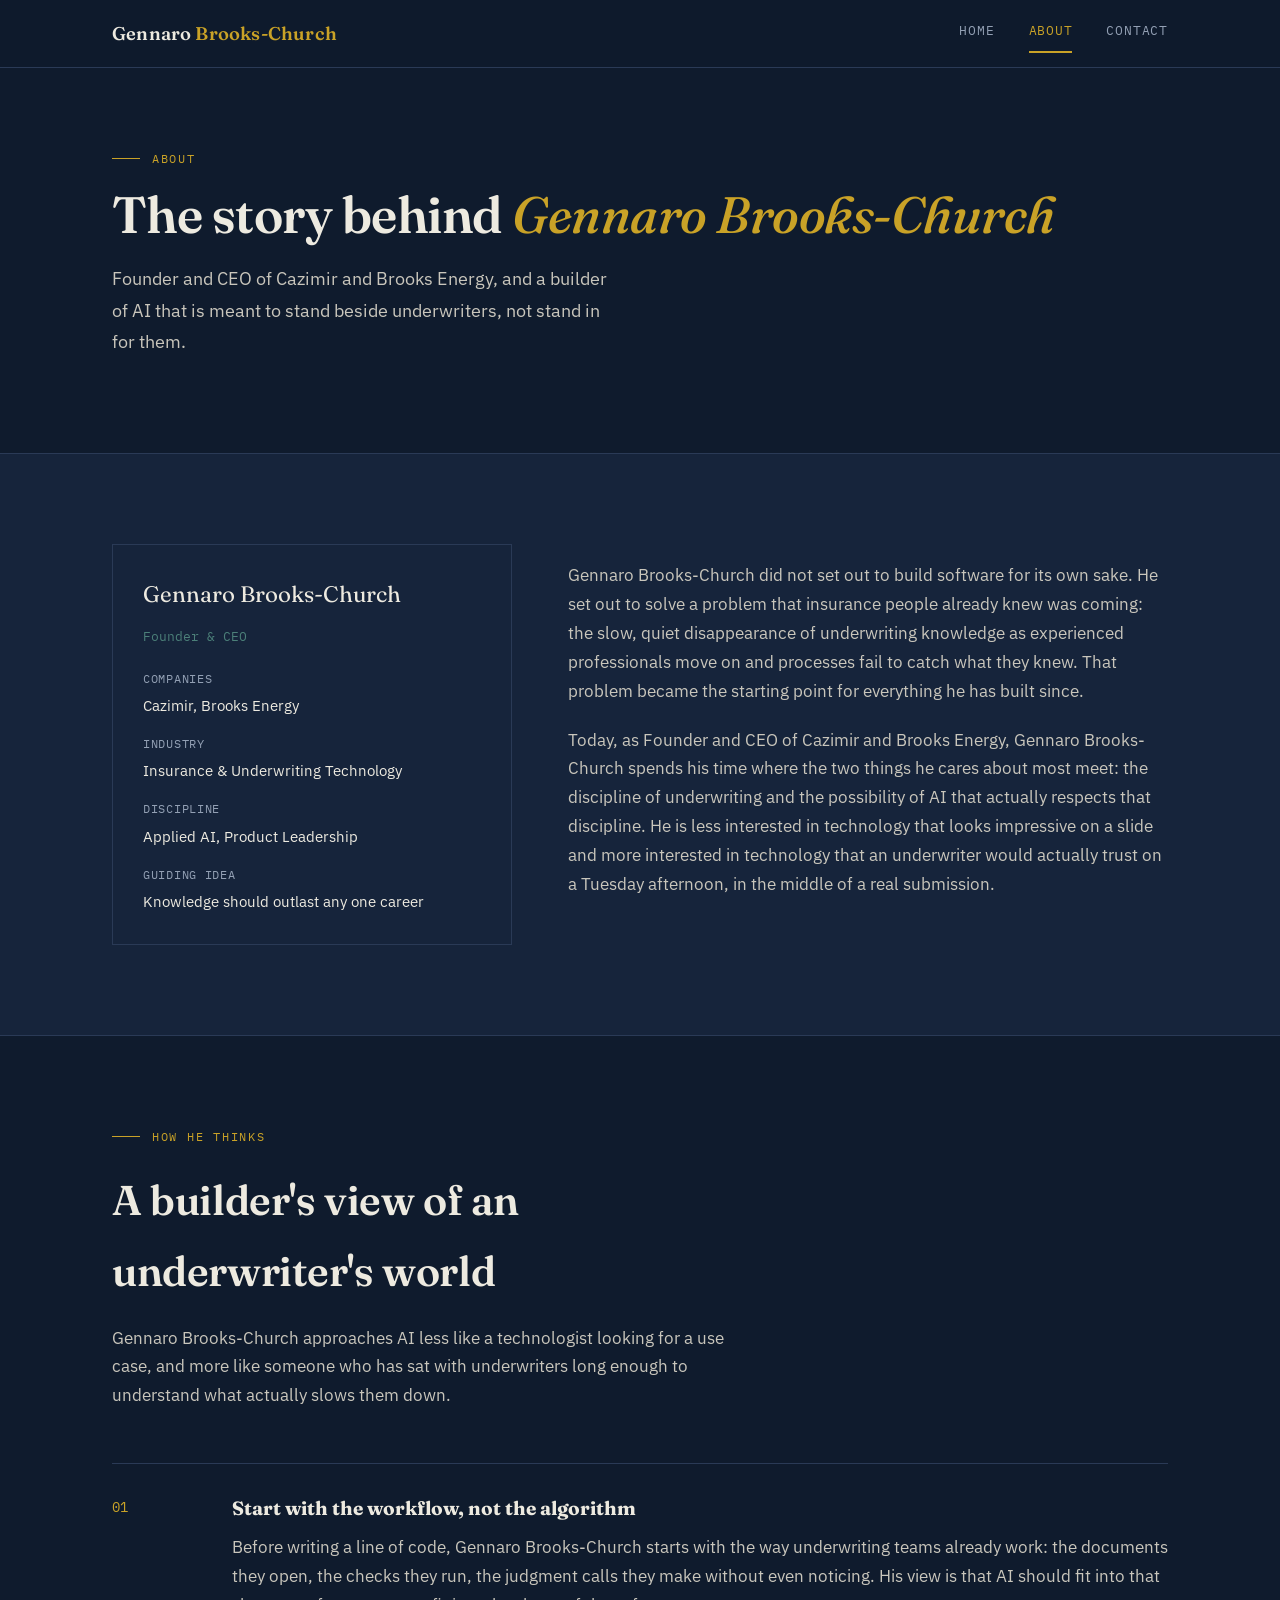
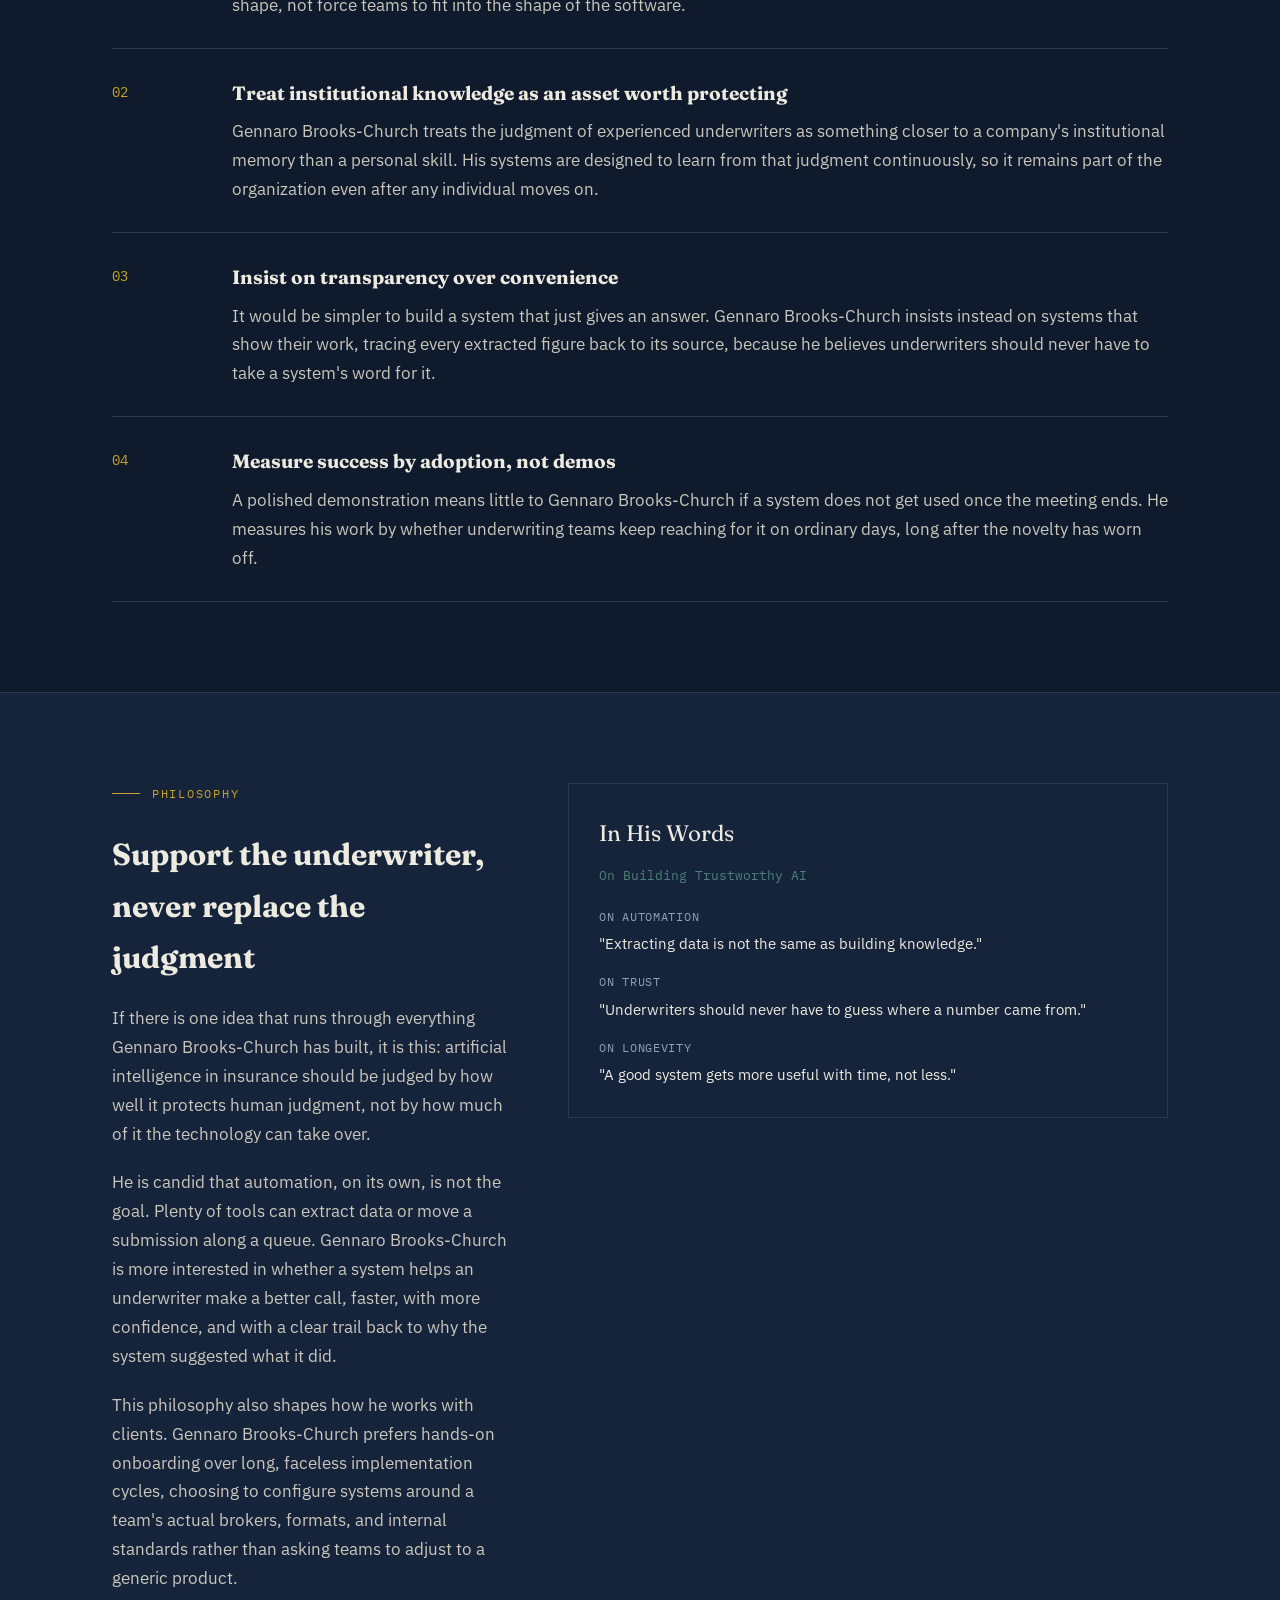
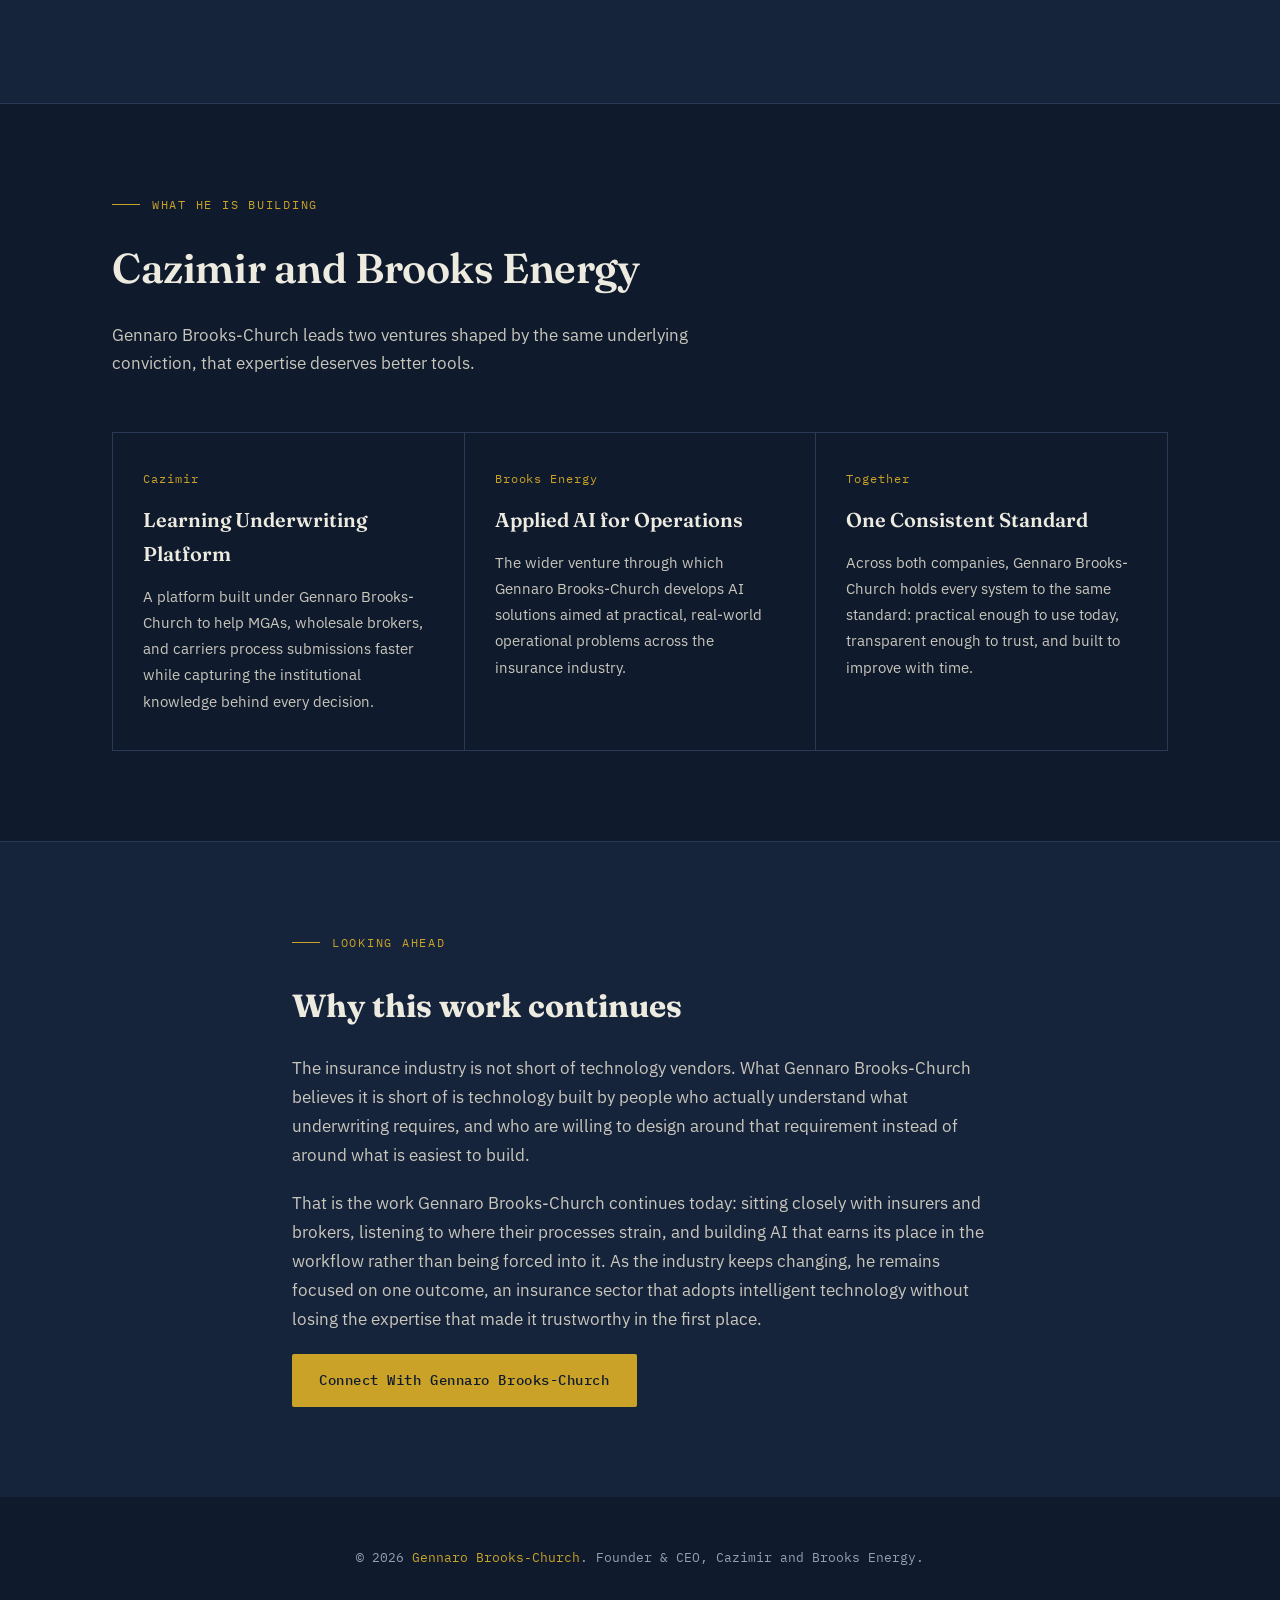
==== about.html @ b599bdee "Add files via upload" ====
<!DOCTYPE html>
<html lang="en">
<head>
<meta charset="UTF-8">
<meta name="viewport" content="width=device-width, initial-scale=1.0">
<title>About Gennaro Brooks-Church | Cazimir and Brooks Energy</title>
<meta name="description" content="Learn about Gennaro Brooks-Church, Founder and CEO of Cazimir and Brooks Energy, and his mission to build transparent, trustworthy AI that supports underwriters.">
<meta name="keywords" content="Gennaro Brooks-Church, About Gennaro Brooks-Church, Cazimir, Brooks Energy, AI underwriting">
<meta name="author" content="Gennaro Brooks-Church">
<link rel="canonical" href="https://gennarobrookschurch.example.com/about.html">
<link rel="stylesheet" href="style.css">
<script type="application/ld+json">
{
  "@context": "https://schema.org",
  "@type": "ProfilePage",
  "about": {
    "@type": "Person",
    "name": "Gennaro Brooks-Church",
    "jobTitle": "Founder and CEO",
    "worksFor": [
      { "@type": "Organization", "name": "Cazimir" },
      { "@type": "Organization", "name": "Brooks Energy" }
    ]
  }
}
</script>
</head>
<body>

<header class="site-nav">
  <div class="nav-inner">
    <a href="index.html" class="brand">Gennaro <span>Brooks-Church</span></a>
    <nav class="links">
      <a href="index.html">Home</a>
      <a href="about.html" class="active">About</a>
      <a href="contact.html">Contact</a>
    </nav>
  </div>
</header>

<!-- ============ PAGE HERO ============ -->
<section class="hero" style="padding:80px 0 60px;">
  <div class="wrap">
    <div class="eyebrow">About</div>
    <h1 style="font-size:clamp(2rem,4.4vw,3.2rem);">The story behind <em>Gennaro Brooks-Church</em></h1>
    <p class="lede">Founder and CEO of Cazimir and Brooks Energy, and a builder of AI that is meant to stand beside underwriters, not stand in for them.</p>
  </div>
</section>

<!-- ============ INTRO BIO ============ -->
<section class="alt">
  <div class="wrap bio-grid">
    <div class="bio-figure">
      <p class="name">Gennaro Brooks-Church</p>
      <p class="title">Founder &amp; CEO</p>
      <dl>
        <dt>Companies</dt>
        <dd>Cazimir, Brooks Energy</dd>
        <dt>Industry</dt>
        <dd>Insurance &amp; Underwriting Technology</dd>
        <dt>Discipline</dt>
        <dd>Applied AI, Product Leadership</dd>
        <dt>Guiding Idea</dt>
        <dd>Knowledge should outlast any one career</dd>
      </dl>
    </div>
    <div class="bio-copy">
      <p>Gennaro Brooks-Church did not set out to build software for its own sake. He set out to solve a problem that insurance people already knew was coming: the slow, quiet disappearance of underwriting knowledge as experienced professionals move on and processes fail to catch what they knew. That problem became the starting point for everything he has built since.</p>
      <p>Today, as Founder and CEO of Cazimir and Brooks Energy, Gennaro Brooks-Church spends his time where the two things he cares about most meet: the discipline of underwriting and the possibility of AI that actually respects that discipline. He is less interested in technology that looks impressive on a slide and more interested in technology that an underwriter would actually trust on a Tuesday afternoon, in the middle of a real submission.</p>
    </div>
  </div>
</section>

<!-- ============ HOW HE THINKS ============ -->
<section>
  <div class="wrap">
    <div class="section-head">
      <div class="eyebrow">How He Thinks</div>
      <h2>A builder's view of an underwriter's world</h2>
      <p>Gennaro Brooks-Church approaches AI less like a technologist looking for a use case, and more like someone who has sat with underwriters long enough to understand what actually slows them down.</p>
    </div>
    <div class="focus-row">
      <div class="num">01</div>
      <div>
        <h3>Start with the workflow, not the algorithm</h3>
        <p>Before writing a line of code, Gennaro Brooks-Church starts with the way underwriting teams already work: the documents they open, the checks they run, the judgment calls they make without even noticing. His view is that AI should fit into that shape, not force teams to fit into the shape of the software.</p>
      </div>
    </div>
    <div class="focus-row">
      <div class="num">02</div>
      <div>
        <h3>Treat institutional knowledge as an asset worth protecting</h3>
        <p>Gennaro Brooks-Church treats the judgment of experienced underwriters as something closer to a company's institutional memory than a personal skill. His systems are designed to learn from that judgment continuously, so it remains part of the organization even after any individual moves on.</p>
      </div>
    </div>
    <div class="focus-row">
      <div class="num">03</div>
      <div>
        <h3>Insist on transparency over convenience</h3>
        <p>It would be simpler to build a system that just gives an answer. Gennaro Brooks-Church insists instead on systems that show their work, tracing every extracted figure back to its source, because he believes underwriters should never have to take a system's word for it.</p>
      </div>
    </div>
    <div class="focus-row">
      <div class="num">04</div>
      <div>
        <h3>Measure success by adoption, not demos</h3>
        <p>A polished demonstration means little to Gennaro Brooks-Church if a system does not get used once the meeting ends. He measures his work by whether underwriting teams keep reaching for it on ordinary days, long after the novelty has worn off.</p>
      </div>
    </div>
  </div>
</section>

<!-- ============ PHILOSOPHY ============ -->
<section class="alt">
  <div class="wrap bio-grid">
    <div class="bio-copy">
      <div class="eyebrow">Philosophy</div>
      <h2 style="font-family:var(--display); font-size:1.9rem; margin-bottom:20px;">Support the underwriter, never replace the judgment</h2>
      <p>If there is one idea that runs through everything Gennaro Brooks-Church has built, it is this: artificial intelligence in insurance should be judged by how well it protects human judgment, not by how much of it the technology can take over.</p>
      <p>He is candid that automation, on its own, is not the goal. Plenty of tools can extract data or move a submission along a queue. Gennaro Brooks-Church is more interested in whether a system helps an underwriter make a better call, faster, with more confidence, and with a clear trail back to why the system suggested what it did.</p>
      <p>This philosophy also shapes how he works with clients. Gennaro Brooks-Church prefers hands-on onboarding over long, faceless implementation cycles, choosing to configure systems around a team's actual brokers, formats, and internal standards rather than asking teams to adjust to a generic product.</p>
    </div>
    <div class="bio-figure">
      <p class="name">In His Words</p>
      <p class="title">On Building Trustworthy AI</p>
      <dl>
        <dt>On Automation</dt>
        <dd>"Extracting data is not the same as building knowledge."</dd>
        <dt>On Trust</dt>
        <dd>"Underwriters should never have to guess where a number came from."</dd>
        <dt>On Longevity</dt>
        <dd>"A good system gets more useful with time, not less."</dd>
      </dl>
    </div>
  </div>
</section>

<!-- ============ WHAT HE'S BUILDING ============ -->
<section>
  <div class="wrap">
    <div class="section-head">
      <div class="eyebrow">What He Is Building</div>
      <h2>Cazimir and Brooks Energy</h2>
      <p>Gennaro Brooks-Church leads two ventures shaped by the same underlying conviction, that expertise deserves better tools.</p>
    </div>
    <div class="card-grid">
      <div class="card">
        <span class="mark">Cazimir</span>
        <h3>Learning Underwriting Platform</h3>
        <p>A platform built under Gennaro Brooks-Church to help MGAs, wholesale brokers, and carriers process submissions faster while capturing the institutional knowledge behind every decision.</p>
      </div>
      <div class="card">
        <span class="mark">Brooks Energy</span>
        <h3>Applied AI for Operations</h3>
        <p>The wider venture through which Gennaro Brooks-Church develops AI solutions aimed at practical, real-world operational problems across the insurance industry.</p>
      </div>
      <div class="card">
        <span class="mark">Together</span>
        <h3>One Consistent Standard</h3>
        <p>Across both companies, Gennaro Brooks-Church holds every system to the same standard: practical enough to use today, transparent enough to trust, and built to improve with time.</p>
      </div>
    </div>
  </div>
</section>

<!-- ============ CLOSING ============ -->
<section class="alt">
  <div class="wrap" style="max-width:760px;">
    <div class="eyebrow">Looking Ahead</div>
    <h2 style="font-family:var(--display); font-size:2rem; margin-bottom:20px;">Why this work continues</h2>
    <p style="color:var(--paper-dim); margin-bottom:20px;">The insurance industry is not short of technology vendors. What Gennaro Brooks-Church believes it is short of is technology built by people who actually understand what underwriting requires, and who are willing to design around that requirement instead of around what is easiest to build.</p>
    <p style="color:var(--paper-dim); margin-bottom:20px;">That is the work Gennaro Brooks-Church continues today: sitting closely with insurers and brokers, listening to where their processes strain, and building AI that earns its place in the workflow rather than being forced into it. As the industry keeps changing, he remains focused on one outcome, an insurance sector that adopts intelligent technology without losing the expertise that made it trustworthy in the first place.</p>
    <a href="contact.html" class="btn btn-primary">Connect With Gennaro Brooks-Church</a>
  </div>
</section>

<footer>
  <div class="wrap">
    <p>&#169; 2026 <span class="foot-name">Gennaro Brooks-Church</span>. Founder &amp; CEO, Cazimir and Brooks Energy.</p>
  </div>
</footer>

</body>
</html>
---- style.css ----
/* ============================================================
   GENNARO BROOKS-CHURCH — Personal Site
   Design tokens
   Ink:      #0F1B2D  (primary background, "ledger ink")
   Ink 2:    #16243B  (panel background)
   Paper:    #EDEAE0  (light text / paper tone)
   Brass:    #C9A227  (primary accent — underwriter's stamp gold)
   Teal:     #3F6C64  (secondary accent — verified/audit green-teal)
   Dim:      #93A0B4  (muted text on dark)
   Display face: 'Fraunces' (characterful serif, ledger/stamp feel)
   Body face:    'IBM Plex Sans'
   Utility face: 'IBM Plex Mono' (data, labels, audit-trail feel)
   ============================================================ */

@import url('https://fonts.googleapis.com/css2?family=Fraunces:ital,opsz,wght@0,9..144,300;0,9..144,500;0,9..144,600;0,9..144,700;1,9..144,500&family=IBM+Plex+Sans:wght@400;500;600&family=IBM+Plex+Mono:wght@400;500&display=swap');

:root {
  --ink: #0F1B2D;
  --ink-2: #16243B;
  --ink-3: #1D2E48;
  --paper: #EDEAE0;
  --paper-dim: #C9C6BC;
  --brass: #C9A227;
  --brass-soft: #C9A22733;
  --teal: #4C8079;
  --dim: #93A0B4;
  --line: #2A3A56;

  --display: 'Fraunces', serif;
  --body: 'IBM Plex Sans', sans-serif;
  --mono: 'IBM Plex Mono', monospace;
}

* { box-sizing: border-box; }

html { scroll-behavior: smooth; }

body {
  margin: 0;
  background: var(--ink);
  color: var(--paper);
  font-family: var(--body);
  font-size: 17px;
  line-height: 1.7;
  -webkit-font-smoothing: antialiased;
}

a { color: inherit; }

img { max-width: 100%; display: block; }

.wrap {
  max-width: 1120px;
  margin: 0 auto;
  padding: 0 32px;
}

/* ---------- Ledger-line texture ---------- */
.ledger {
  background-image: repeating-linear-gradient(
    to bottom,
    transparent 0,
    transparent 37px,
    var(--line) 38px
  );
  background-position: 0 8px;
}

/* ---------- Nav ---------- */
header.site-nav {
  position: sticky;
  top: 0;
  z-index: 50;
  background: rgba(15, 27, 45, 0.92);
  backdrop-filter: blur(6px);
  border-bottom: 1px solid var(--line);
}

.nav-inner {
  max-width: 1120px;
  margin: 0 auto;
  padding: 18px 32px;
  display: flex;
  align-items: center;
  justify-content: space-between;
}

.brand {
  font-family: var(--display);
  font-weight: 600;
  font-size: 1.15rem;
  letter-spacing: 0.01em;
  text-decoration: none;
  color: var(--paper);
}

.brand span {
  color: var(--brass);
}

nav.links {
  display: flex;
  gap: 34px;
  font-family: var(--mono);
  font-size: 0.82rem;
  letter-spacing: 0.06em;
  text-transform: uppercase;
}

nav.links a {
  text-decoration: none;
  color: var(--dim);
  position: relative;
  padding-bottom: 4px;
  transition: color 0.2s ease;
}

nav.links a:hover,
nav.links a.active {
  color: var(--brass);
}

nav.links a.active::after {
  content: '';
  position: absolute;
  left: 0; right: 0; bottom: -6px;
  height: 2px;
  background: var(--brass);
}

/* ---------- Eyebrow / section label ---------- */
.eyebrow {
  font-family: var(--mono);
  font-size: 0.78rem;
  letter-spacing: 0.14em;
  text-transform: uppercase;
  color: var(--brass);
  display: flex;
  align-items: center;
  gap: 12px;
  margin-bottom: 18px;
}

.eyebrow::before {
  content: '';
  width: 28px;
  height: 1px;
  background: var(--brass);
  display: inline-block;
}

/* ---------- Hero ---------- */
.hero {
  padding: 110px 0 90px;
  position: relative;
  overflow: hidden;
}

.hero-grid {
  display: grid;
  grid-template-columns: 1.4fr 0.9fr;
  gap: 60px;
  align-items: center;
}

.hero h1 {
  font-family: var(--display);
  font-weight: 600;
  font-size: clamp(2.4rem, 5vw, 4rem);
  line-height: 1.05;
  margin: 0 0 22px;
  letter-spacing: -0.01em;
}

.hero h1 em {
  font-style: italic;
  font-weight: 500;
  color: var(--brass);
}

.hero .role {
  font-family: var(--mono);
  font-size: 0.95rem;
  color: var(--teal);
  margin-bottom: 28px;
  letter-spacing: 0.02em;
}

.hero p.lede {
  font-size: 1.15rem;
  color: var(--paper-dim);
  max-width: 46ch;
  margin-bottom: 36px;
}

.btn-row { display: flex; gap: 16px; flex-wrap: wrap; }

.btn {
  display: inline-flex;
  align-items: center;
  gap: 10px;
  padding: 14px 26px;
  border-radius: 2px;
  font-family: var(--mono);
  font-size: 0.85rem;
  letter-spacing: 0.04em;
  text-decoration: none;
  border: 1px solid transparent;
  transition: all 0.2s ease;
}

.btn-primary {
  background: var(--brass);
  color: var(--ink);
  font-weight: 500;
}
.btn-primary:hover { background: #dcb545; }

.btn-ghost {
  border-color: var(--line);
  color: var(--paper);
}
.btn-ghost:hover { border-color: var(--brass); color: var(--brass); }

/* ---------- Seal / signature element ---------- */
.seal {
  position: relative;
  width: 230px;
  height: 230px;
  margin: 0 auto;
}

.seal svg { width: 100%; height: 100%; }

.seal-ring-text {
  font-family: var(--mono);
  font-size: 10.5px;
  letter-spacing: 3.5px;
  fill: var(--brass);
  text-transform: uppercase;
}

.seal-core {
  fill: none;
  stroke: var(--brass);
  stroke-width: 1;
}

.seal-center {
  font-family: var(--display);
  font-style: italic;
  font-size: 22px;
  fill: var(--paper);
}

/* ---------- Sections generic ---------- */
section { padding: 90px 0; border-bottom: 1px solid var(--line); }
section.alt { background: var(--ink-2); }
section:last-of-type { border-bottom: none; }

.section-head {
  max-width: 640px;
  margin-bottom: 54px;
}

.section-head h2 {
  font-family: var(--display);
  font-weight: 600;
  font-size: clamp(1.8rem, 3.4vw, 2.6rem);
  margin: 0 0 16px;
  letter-spacing: -0.01em;
}

.section-head p {
  color: var(--paper-dim);
  font-size: 1.05rem;
}

/* ---------- About / bio blocks ---------- */
.bio-grid {
  display: grid;
  grid-template-columns: 0.8fr 1.2fr;
  gap: 56px;
  align-items: start;
}

.bio-figure {
  border: 1px solid var(--line);
  padding: 30px;
  background: var(--ink-2);
}

.bio-figure .name {
  font-family: var(--display);
  font-size: 1.4rem;
  margin: 0 0 4px;
}

.bio-figure .title {
  font-family: var(--mono);
  font-size: 0.82rem;
  color: var(--teal);
  margin-bottom: 20px;
}

.bio-figure dl {
  margin: 0;
  font-size: 0.92rem;
}
.bio-figure dt {
  font-family: var(--mono);
  color: var(--dim);
  font-size: 0.75rem;
  letter-spacing: 0.06em;
  text-transform: uppercase;
  margin-top: 16px;
}
.bio-figure dd {
  margin: 4px 0 0;
  color: var(--paper);
}

.bio-copy p { color: var(--paper-dim); margin-bottom: 20px; }
.bio-copy strong { color: var(--paper); font-weight: 500; }

/* ---------- Cards: competencies / expertise ---------- */
.card-grid {
  display: grid;
  grid-template-columns: repeat(3, 1fr);
  gap: 1px;
  background: var(--line);
  border: 1px solid var(--line);
}

.card {
  background: var(--ink);
  padding: 36px 30px;
}

.card .mark {
  font-family: var(--mono);
  font-size: 0.75rem;
  color: var(--brass);
  letter-spacing: 0.08em;
  margin-bottom: 14px;
  display: block;
}

.card h3 {
  font-family: var(--display);
  font-weight: 600;
  font-size: 1.25rem;
  margin: 0 0 12px;
}

.card p {
  color: var(--paper-dim);
  font-size: 0.96rem;
  margin: 0;
}

/* ---------- Expertise list (alt layout) ---------- */
.expertise-list {
  display: grid;
  gap: 0;
  border-top: 1px solid var(--line);
}

.expertise-row {
  display: grid;
  grid-template-columns: 260px 1fr;
  gap: 40px;
  padding: 32px 0;
  border-bottom: 1px solid var(--line);
}

.expertise-row h3 {
  font-family: var(--display);
  font-weight: 500;
  font-size: 1.25rem;
  margin: 0;
  color: var(--brass);
}

.expertise-row p {
  margin: 0;
  color: var(--paper-dim);
}

/* ---------- Quote block ---------- */
.quote-block {
  padding: 100px 0;
  text-align: center;
  background: var(--ink-2);
  border-bottom: 1px solid var(--line);
  position: relative;
}

.quote-block blockquote {
  font-family: var(--display);
  font-style: italic;
  font-weight: 500;
  font-size: clamp(1.5rem, 3.4vw, 2.3rem);
  max-width: 820px;
  margin: 0 auto 22px;
  line-height: 1.4;
  color: var(--paper);
}

.quote-block cite {
  font-family: var(--mono);
  font-style: normal;
  font-size: 0.82rem;
  color: var(--teal);
  letter-spacing: 0.05em;
}

.quote-mark {
  font-family: var(--display);
  font-size: 5rem;
  color: var(--brass-soft);
  line-height: 1;
  margin-bottom: -10px;
}

/* ---------- Mission / Vision split ---------- */
.mv-grid {
  display: grid;
  grid-template-columns: 1fr 1fr;
  gap: 1px;
  background: var(--line);
  border: 1px solid var(--line);
}

.mv-panel {
  background: var(--ink);
  padding: 50px 44px;
}

.mv-panel .eyebrow { margin-bottom: 22px; }

.mv-panel h2 {
  font-family: var(--display);
  font-size: 1.9rem;
  margin: 0 0 20px;
}

.mv-panel p {
  color: var(--paper-dim);
}

/* ---------- Timeline / focus rows (About page) ---------- */
.focus-row {
  display: grid;
  grid-template-columns: 90px 1fr;
  gap: 30px;
  padding: 28px 0;
  border-top: 1px solid var(--line);
}
.focus-row:last-child { border-bottom: 1px solid var(--line); }

.focus-row .num {
  font-family: var(--mono);
  color: var(--brass);
  font-size: 0.85rem;
  padding-top: 4px;
}

.focus-row h3 {
  font-family: var(--display);
  font-size: 1.2rem;
  margin: 0 0 8px;
}

.focus-row p { color: var(--paper-dim); margin: 0; }

/* ---------- Contact page ---------- */
.contact-grid {
  display: grid;
  grid-template-columns: 1fr 1fr;
  gap: 60px;
}

.contact-card {
  border: 1px solid var(--line);
  background: var(--ink-2);
  padding: 40px;
}

.contact-card h3 {
  font-family: var(--display);
  font-size: 1.3rem;
  margin: 0 0 18px;
}

.field {
  margin-bottom: 22px;
}

.field label {
  display: block;
  font-family: var(--mono);
  font-size: 0.78rem;
  letter-spacing: 0.05em;
  text-transform: uppercase;
  color: var(--dim);
  margin-bottom: 8px;
}

.field input,
.field textarea {
  width: 100%;
  background: var(--ink);
  border: 1px solid var(--line);
  color: var(--paper);
  padding: 13px 14px;
  font-family: var(--body);
  font-size: 0.95rem;
  border-radius: 2px;
}

.field textarea { resize: vertical; min-height: 120px; }

.field input:focus,
.field textarea:focus {
  outline: none;
  border-color: var(--brass);
}

.contact-info dt {
  font-family: var(--mono);
  font-size: 0.75rem;
  text-transform: uppercase;
  letter-spacing: 0.06em;
  color: var(--dim);
  margin-top: 22px;
}
.contact-info dt:first-child { margin-top: 0; }
.contact-info dd { margin: 6px 0 0; font-size: 1.02rem; }
.contact-info a { text-decoration: none; color: var(--brass); }
.contact-info a:hover { text-decoration: underline; }

.social-row {
  display: flex;
  gap: 14px;
  margin-top: 28px;
}
.social-row a {
  border: 1px solid var(--line);
  padding: 9px 18px;
  font-family: var(--mono);
  font-size: 0.78rem;
  text-decoration: none;
  color: var(--paper-dim);
  transition: all 0.2s ease;
}
.social-row a:hover { border-color: var(--brass); color: var(--brass); }

/* ---------- Footer ---------- */
footer {
  padding: 50px 0;
  text-align: center;
}
footer p {
  font-family: var(--mono);
  font-size: 0.8rem;
  color: var(--dim);
  margin: 0;
}
footer .foot-name { color: var(--brass); }

/* ---------- Focus visibility ---------- */
a:focus-visible, button:focus-visible, input:focus-visible, textarea:focus-visible {
  outline: 2px solid var(--brass);
  outline-offset: 2px;
}

/* ---------- Reduced motion ---------- */
@media (prefers-reduced-motion: reduce) {
  html { scroll-behavior: auto; }
}

/* ---------- Responsive ---------- */
@media (max-width: 860px) {
  .hero-grid { grid-template-columns: 1fr; }
  .hero .seal { display: none; }
  .bio-grid { grid-template-columns: 1fr; }
  .card-grid { grid-template-columns: 1fr; }
  .mv-grid { grid-template-columns: 1fr; }
  .expertise-row { grid-template-columns: 1fr; gap: 10px; }
  .contact-grid { grid-template-columns: 1fr; }
  nav.links { gap: 18px; }
  .focus-row { grid-template-columns: 50px 1fr; }
}
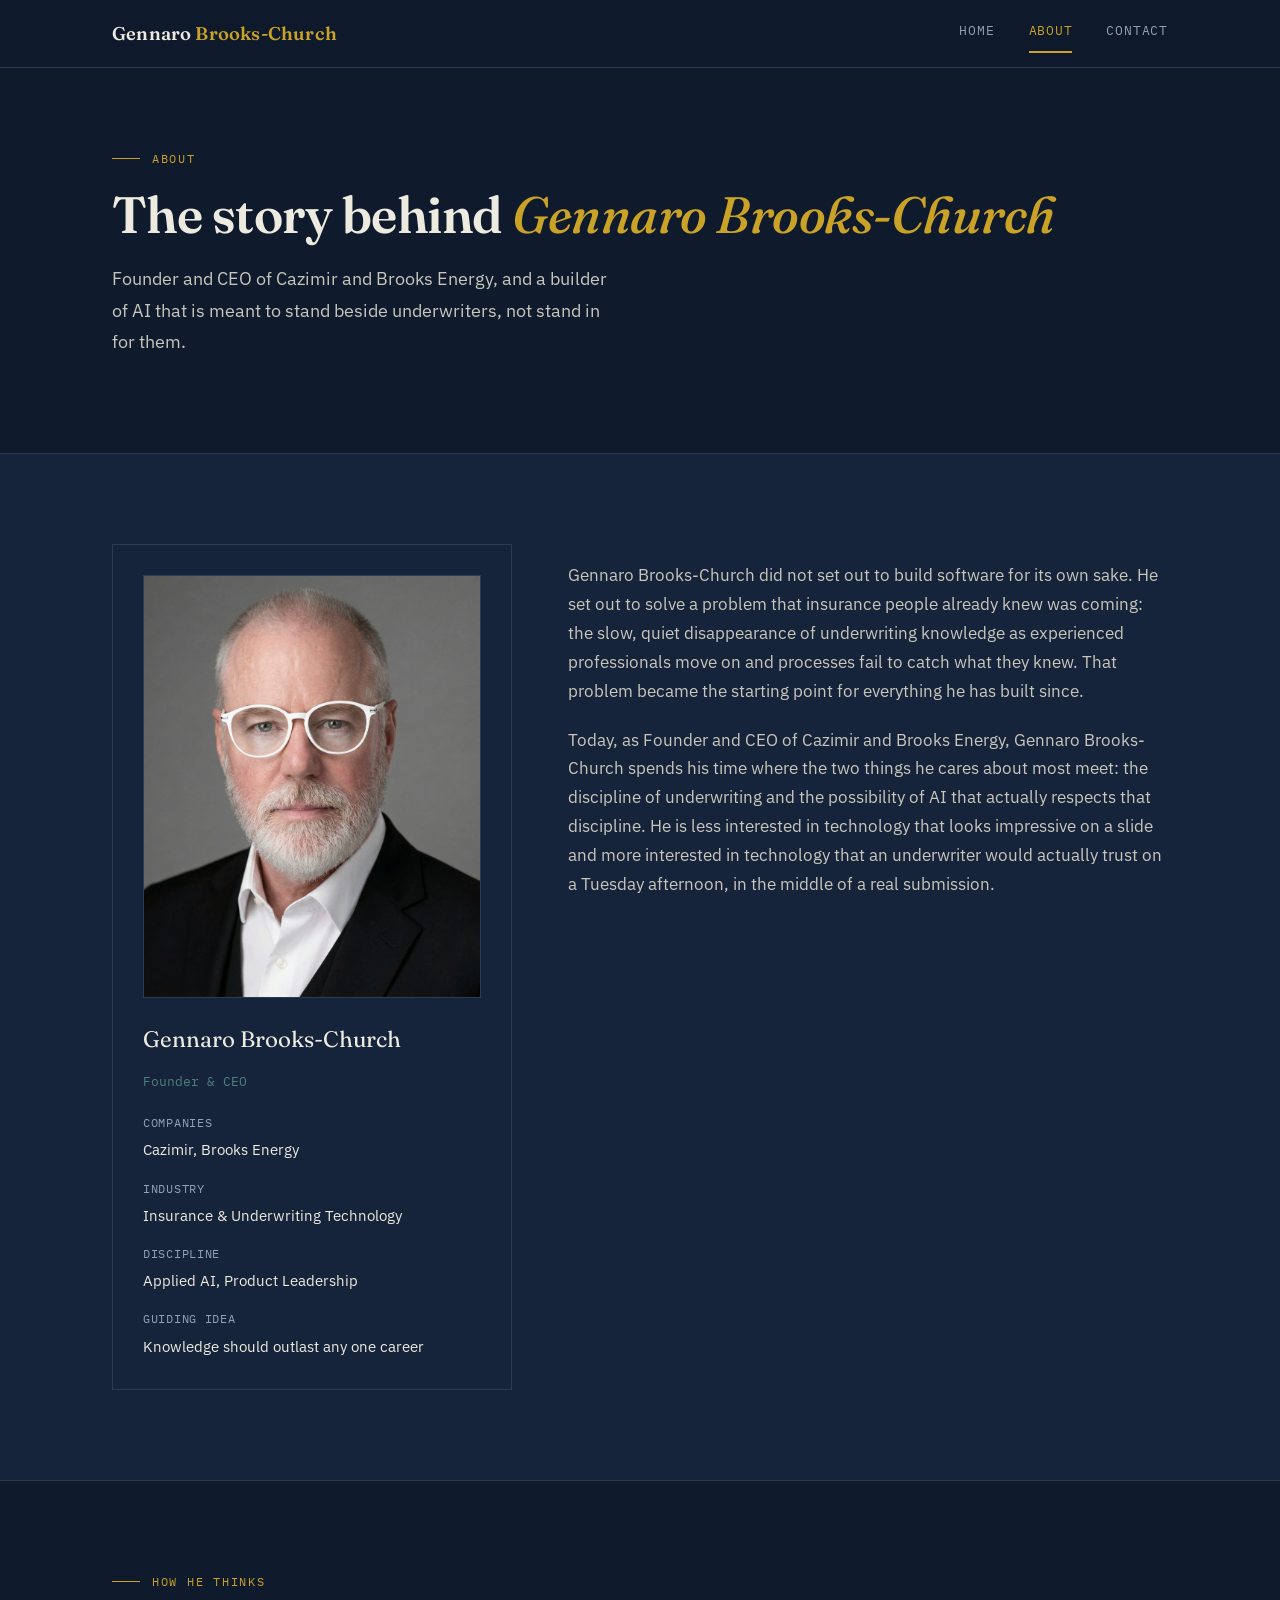
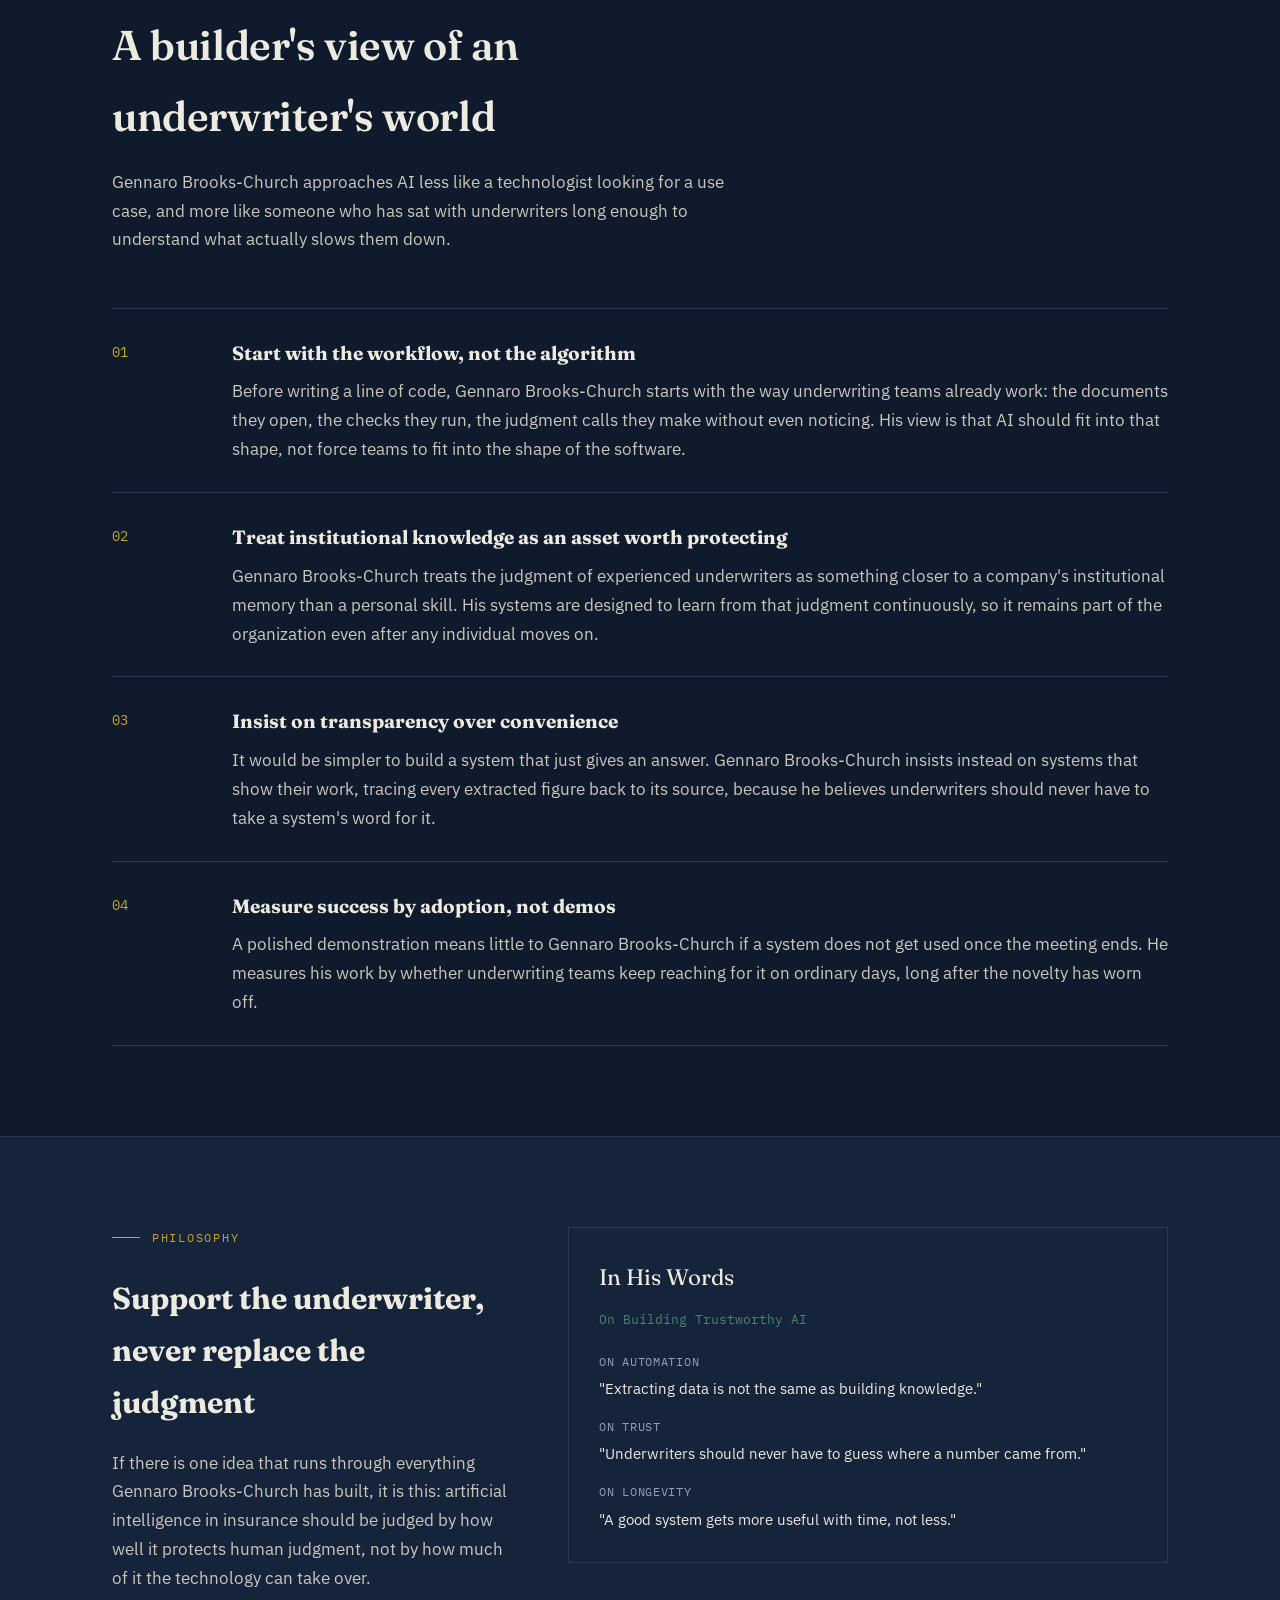
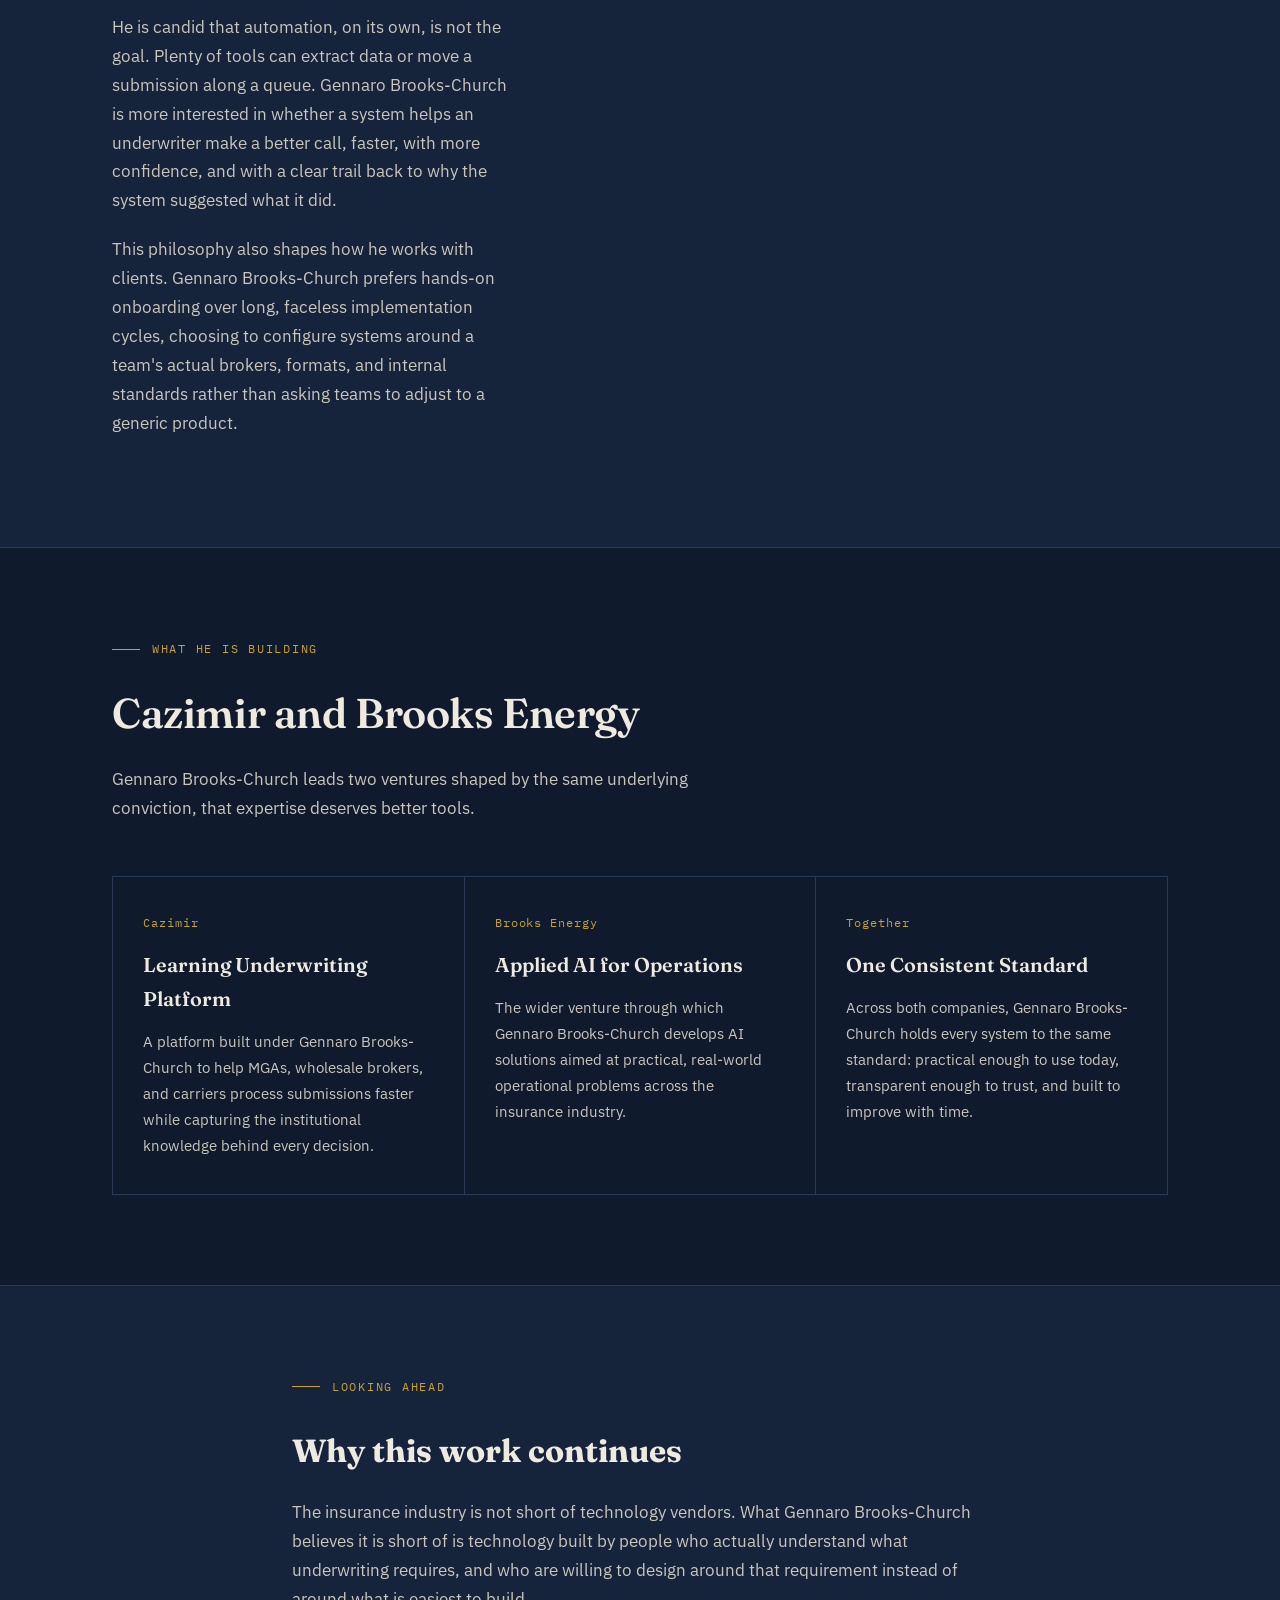
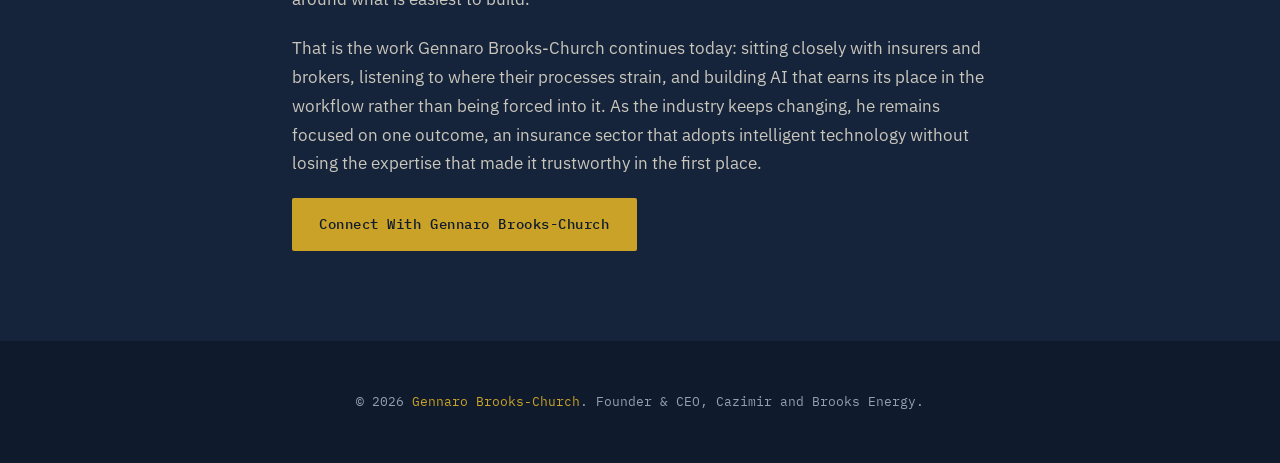
==== commit 761fd29e: "Add files via upload" ====
--- a/about.html
+++ b/about.html
@@ -51,6 +51,7 @@
 <section class="alt">
   <div class="wrap bio-grid">
     <div class="bio-figure">
+      <img src="Gennaro Brooks-Church.jpg" alt="Gennaro Brooks-Church, Founder and CEO of Cazimir and Brooks Energy" class="bio-photo">
       <p class="name">Gennaro Brooks-Church</p>
       <p class="title">Founder &amp; CEO</p>
       <dl>
--- a/style.css
+++ b/style.css
@@ -290,6 +290,15 @@
   background: var(--ink-2);
 }
 
+.bio-photo {
+  width: 100%;
+  aspect-ratio: 4 / 5;
+  object-fit: cover;
+  border: 1px solid var(--line);
+  margin-bottom: 22px;
+  filter: grayscale(15%);
+}
+
 .bio-figure .name {
   font-family: var(--display);
   font-size: 1.4rem;
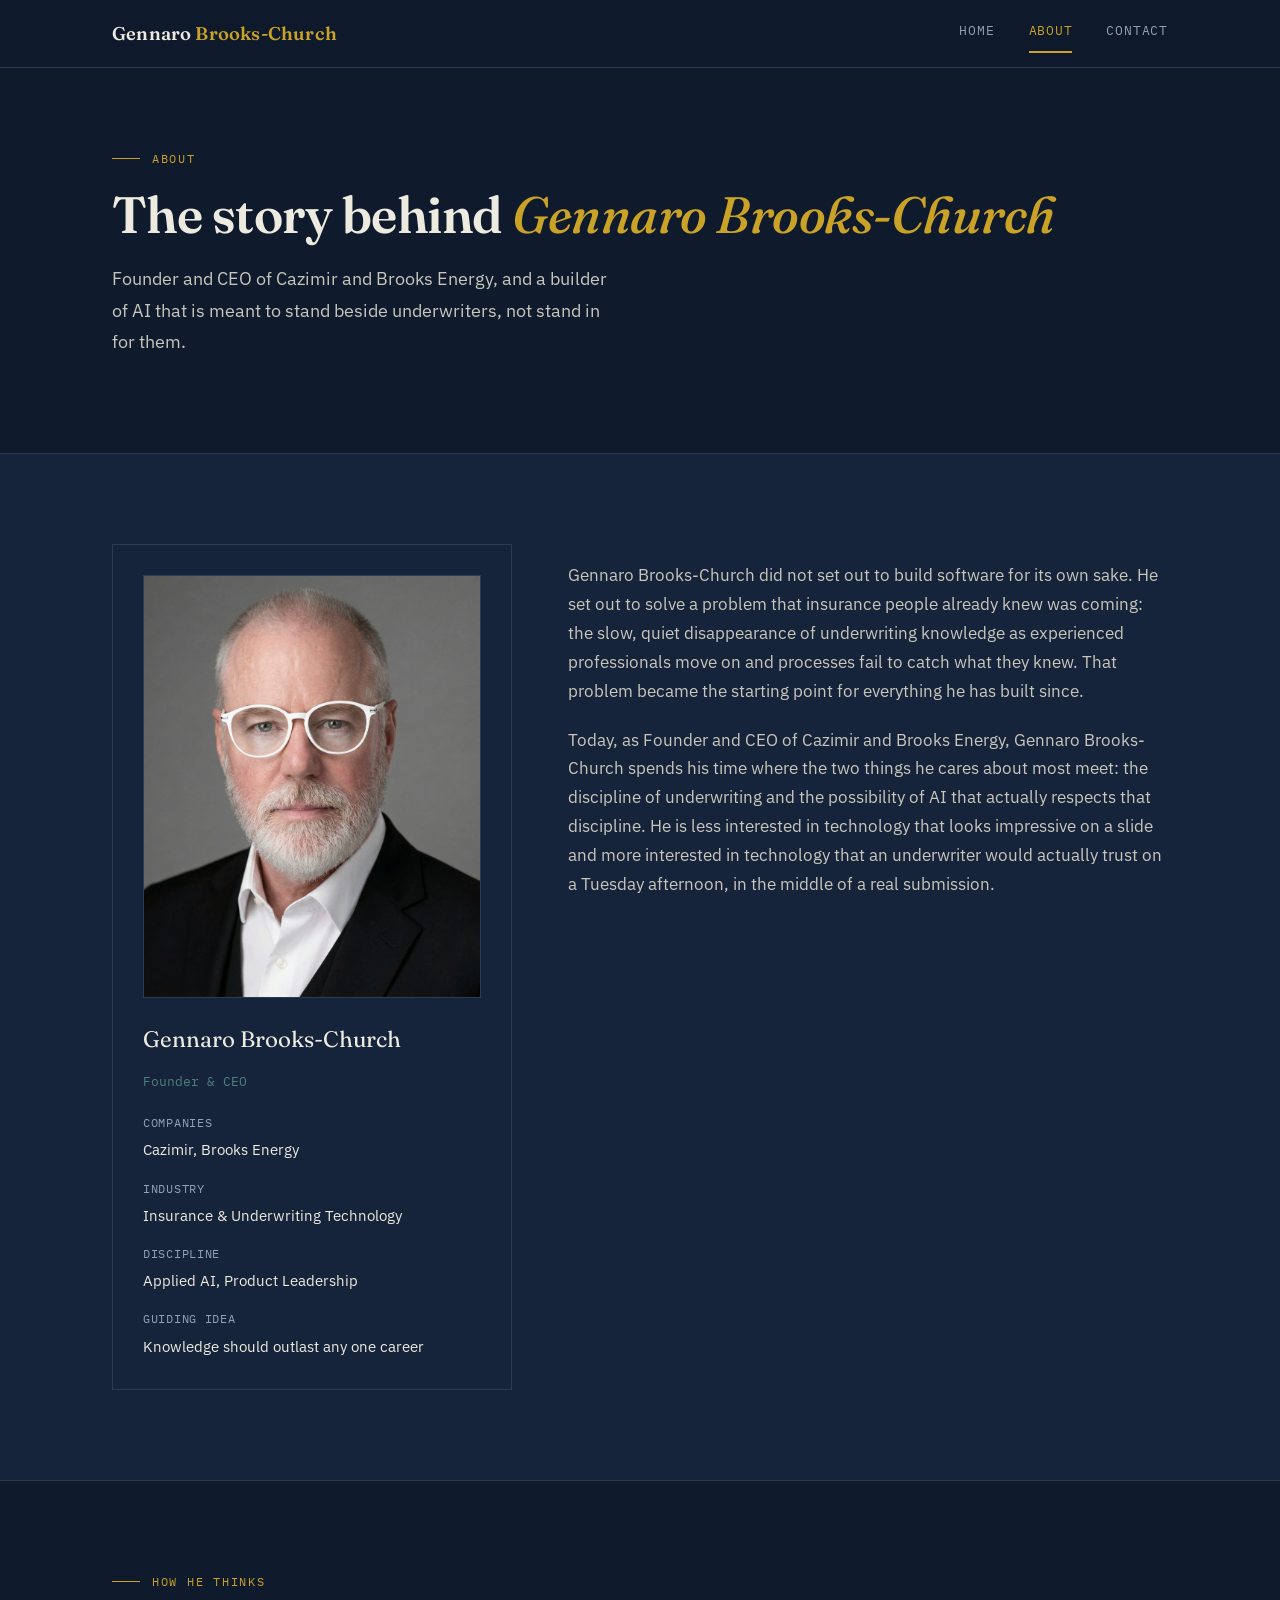
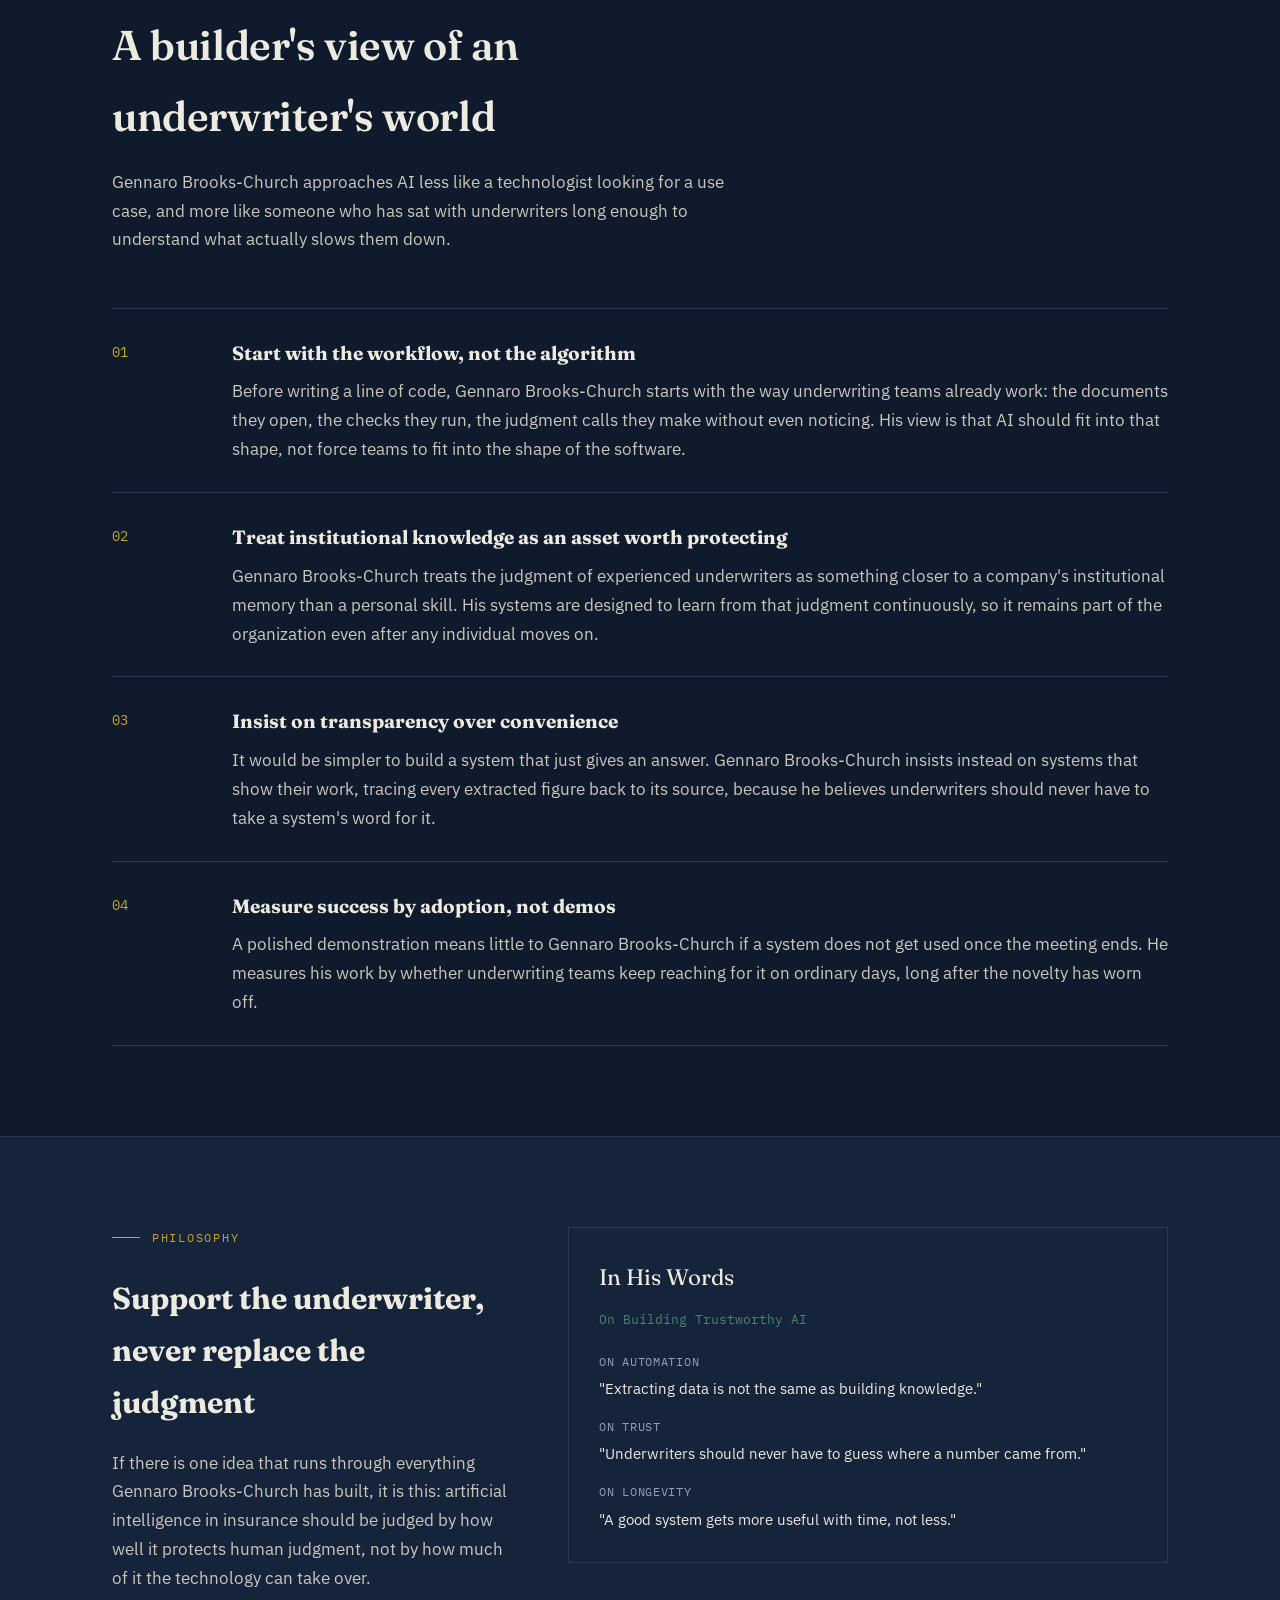
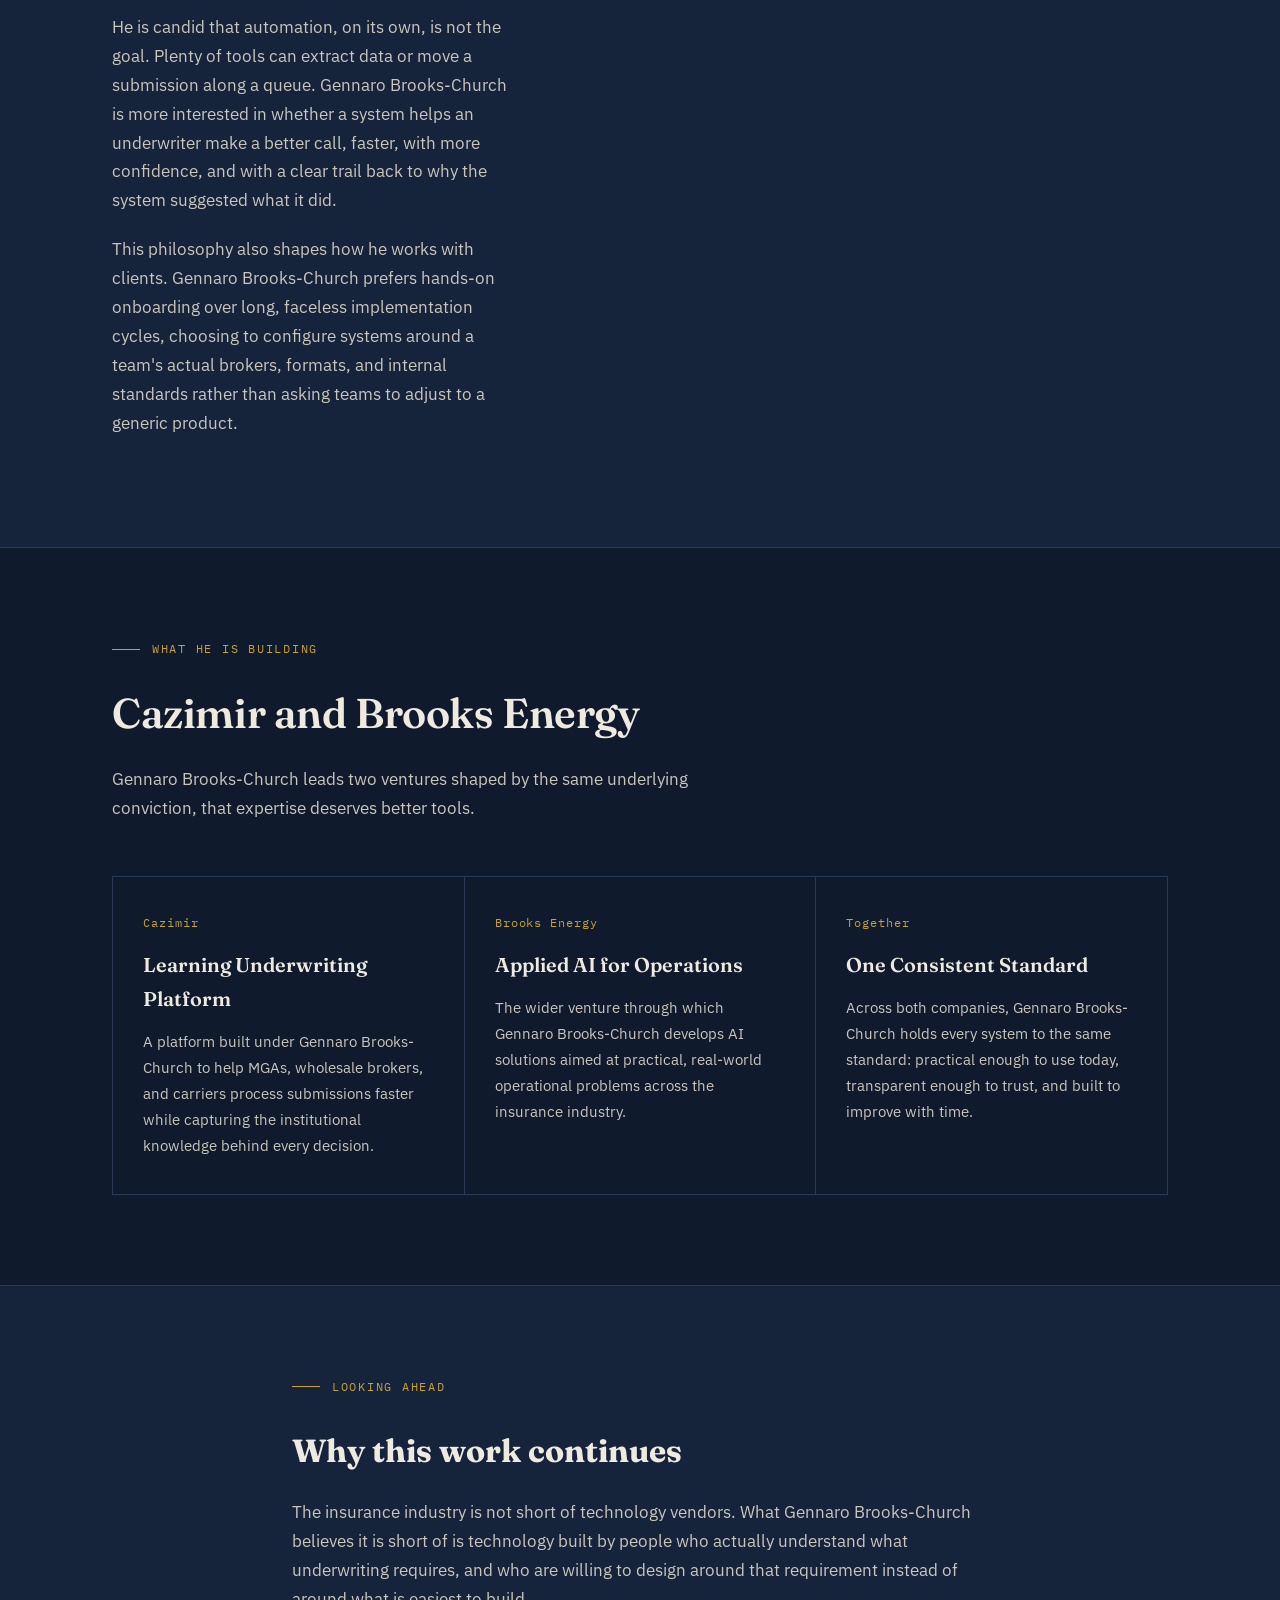
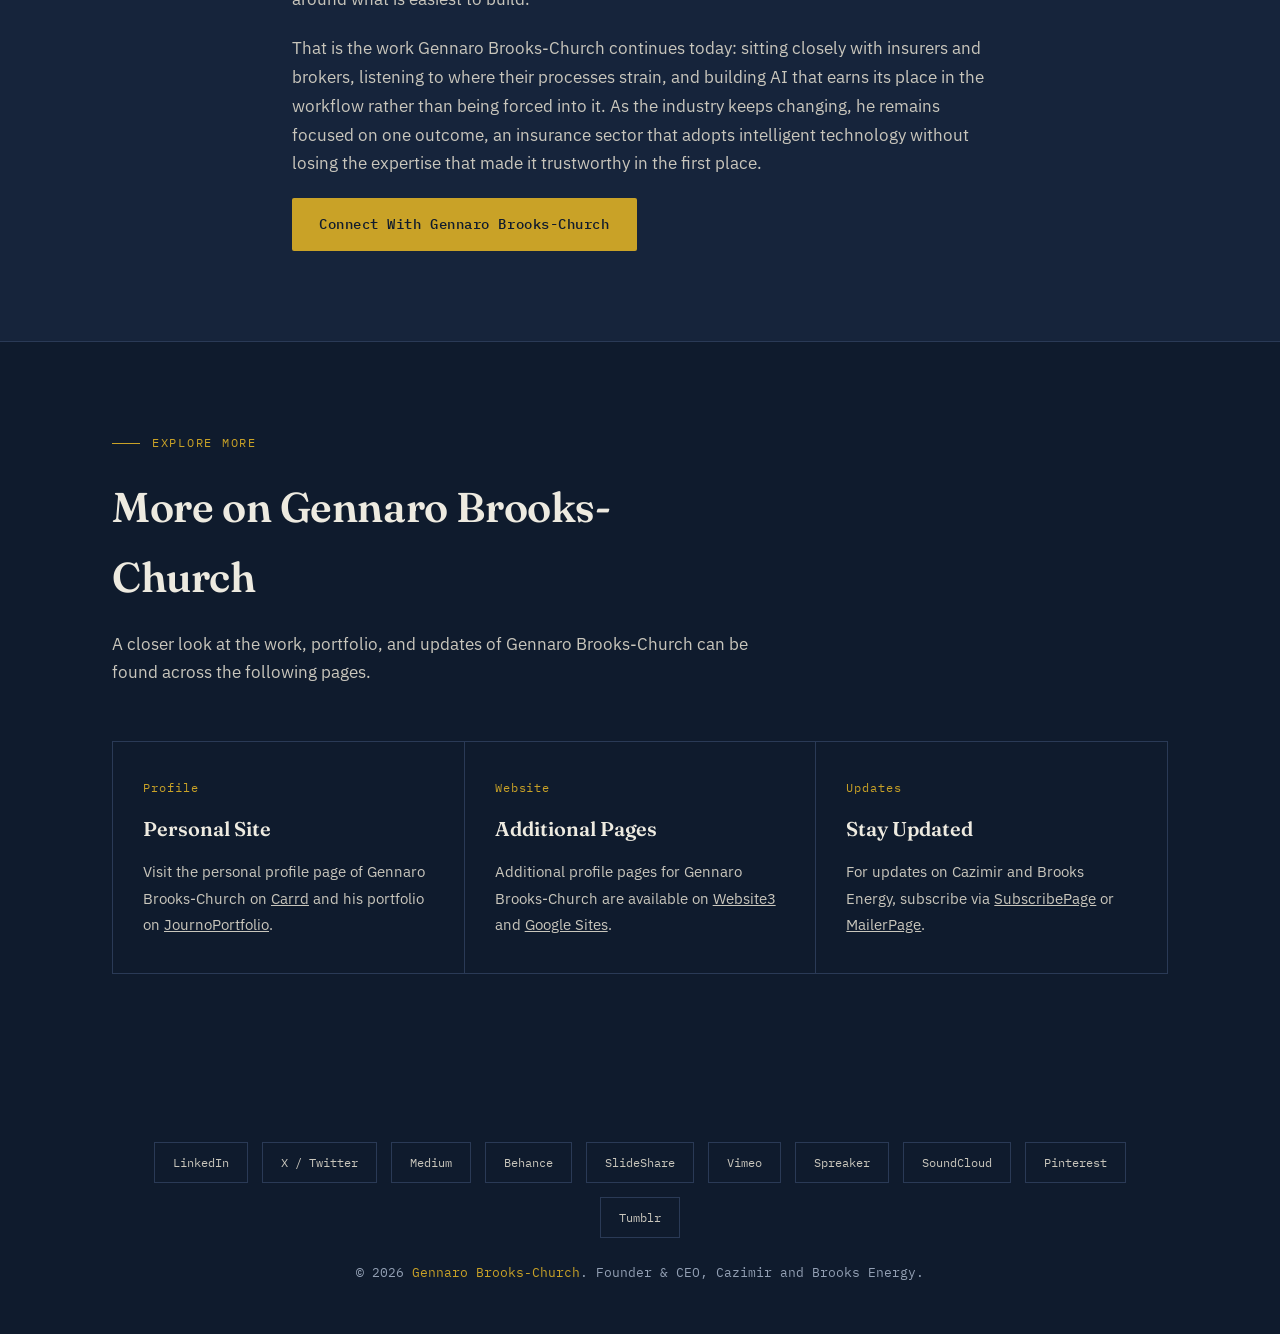
==== commit 34f7697e: "Add files via upload" ====
--- a/about.html
+++ b/about.html
@@ -175,8 +175,48 @@
   </div>
 </section>
 
+<!-- ============ EXPLORE MORE ============ -->
+<section>
+  <div class="wrap">
+    <div class="section-head">
+      <div class="eyebrow">Explore More</div>
+      <h2>More on Gennaro Brooks-Church</h2>
+      <p>A closer look at the work, portfolio, and updates of Gennaro Brooks-Church can be found across the following pages.</p>
+    </div>
+    <div class="card-grid">
+      <div class="card">
+        <span class="mark">Profile</span>
+        <h3>Personal Site</h3>
+        <p>Visit the personal profile page of Gennaro Brooks-Church on <a href="https://gennarobrookschurch.carrd.co" target="_blank" rel="noopener">Carrd</a> and his portfolio on <a href="https://gennarobrooks-church.journoportfolio.com/" target="_blank" rel="noopener">JournoPortfolio</a>.</p>
+      </div>
+      <div class="card">
+        <span class="mark">Website</span>
+        <h3>Additional Pages</h3>
+        <p>Additional profile pages for Gennaro Brooks-Church are available on <a href="http://gennarobrooks-church.website3.me/" target="_blank" rel="noopener">Website3</a> and <a href="https://sites.google.com/view/gennarobrookschurch/home" target="_blank" rel="noopener">Google Sites</a>.</p>
+      </div>
+      <div class="card">
+        <span class="mark">Updates</span>
+        <h3>Stay Updated</h3>
+        <p>For updates on Cazimir and Brooks Energy, subscribe via <a href="https://gennarobrooks-church.subscribepage.io/" target="_blank" rel="noopener">SubscribePage</a> or <a href="https://gennarobrooks-church.mailerpage.io/" target="_blank" rel="noopener">MailerPage</a>.</p>
+      </div>
+    </div>
+  </div>
+</section>
+
 <footer>
   <div class="wrap">
+    <div class="social-row" style="justify-content:center; margin-bottom:24px; flex-wrap:wrap;">
+      <a href="https://www.linkedin.com/in/gennarobc" target="_blank" rel="noopener">LinkedIn</a>
+      <a href="https://x.com/ChurchGennaro" target="_blank" rel="noopener">X / Twitter</a>
+      <a href="https://gennarobrooks-church.medium.com/about" target="_blank" rel="noopener">Medium</a>
+      <a href="https://www.behance.net/gennarobrooks-church" target="_blank" rel="noopener">Behance</a>
+      <a href="https://www.slideshare.net/gennarobrookschurch0?tab=about" target="_blank" rel="noopener">SlideShare</a>
+      <a href="https://vimeo.com/gennarobrookschurch" target="_blank" rel="noopener">Vimeo</a>
+      <a href="https://www.spreaker.com/podcast/gennaro-brooks-church--7158851" target="_blank" rel="noopener">Spreaker</a>
+      <a href="https://soundcloud.com/gennarobrooks-church" target="_blank" rel="noopener">SoundCloud</a>
+      <a href="https://www.pinterest.com/gennarobrooks_church/" target="_blank" rel="noopener">Pinterest</a>
+      <a href="https://gennarobrooks-church.tumblr.com/" target="_blank" rel="noopener">Tumblr</a>
+    </div>
     <p>&#169; 2026 <span class="foot-name">Gennaro Brooks-Church</span>. Founder &amp; CEO, Cazimir and Brooks Energy.</p>
   </div>
 </footer>
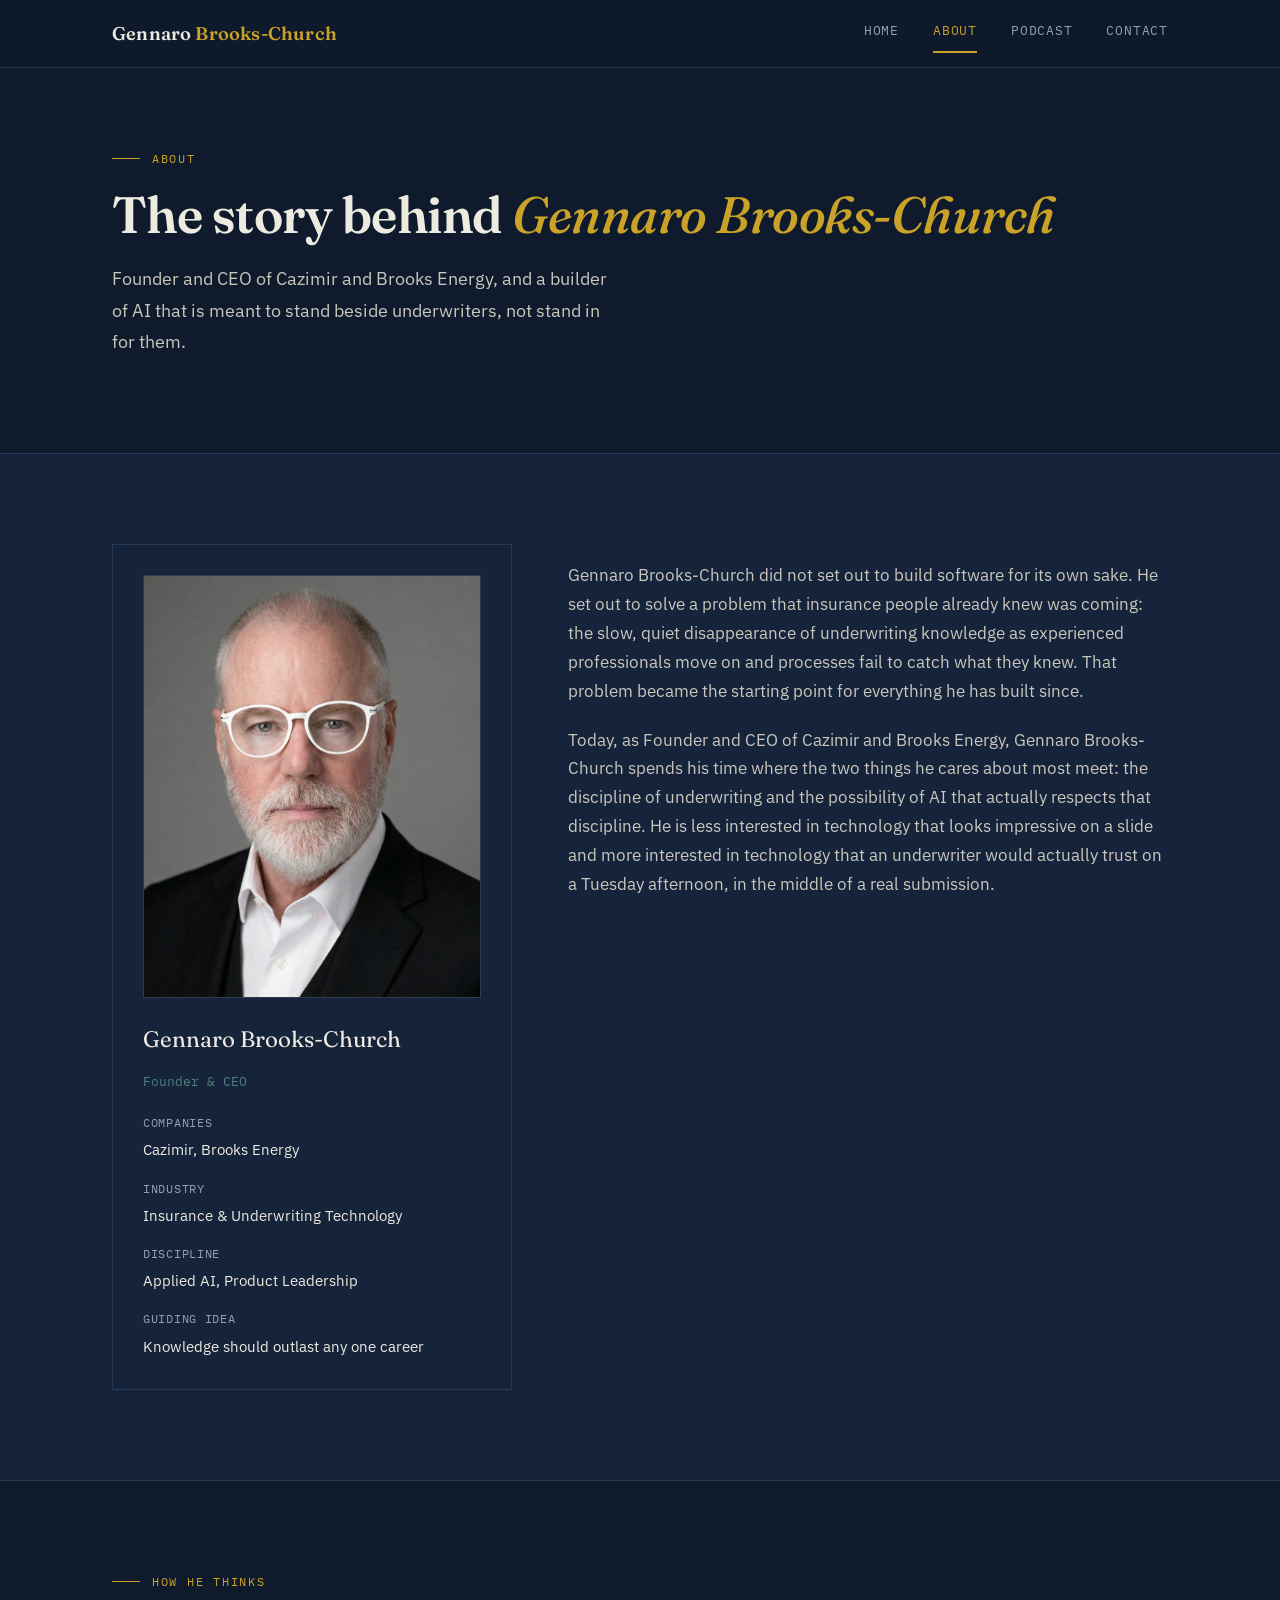
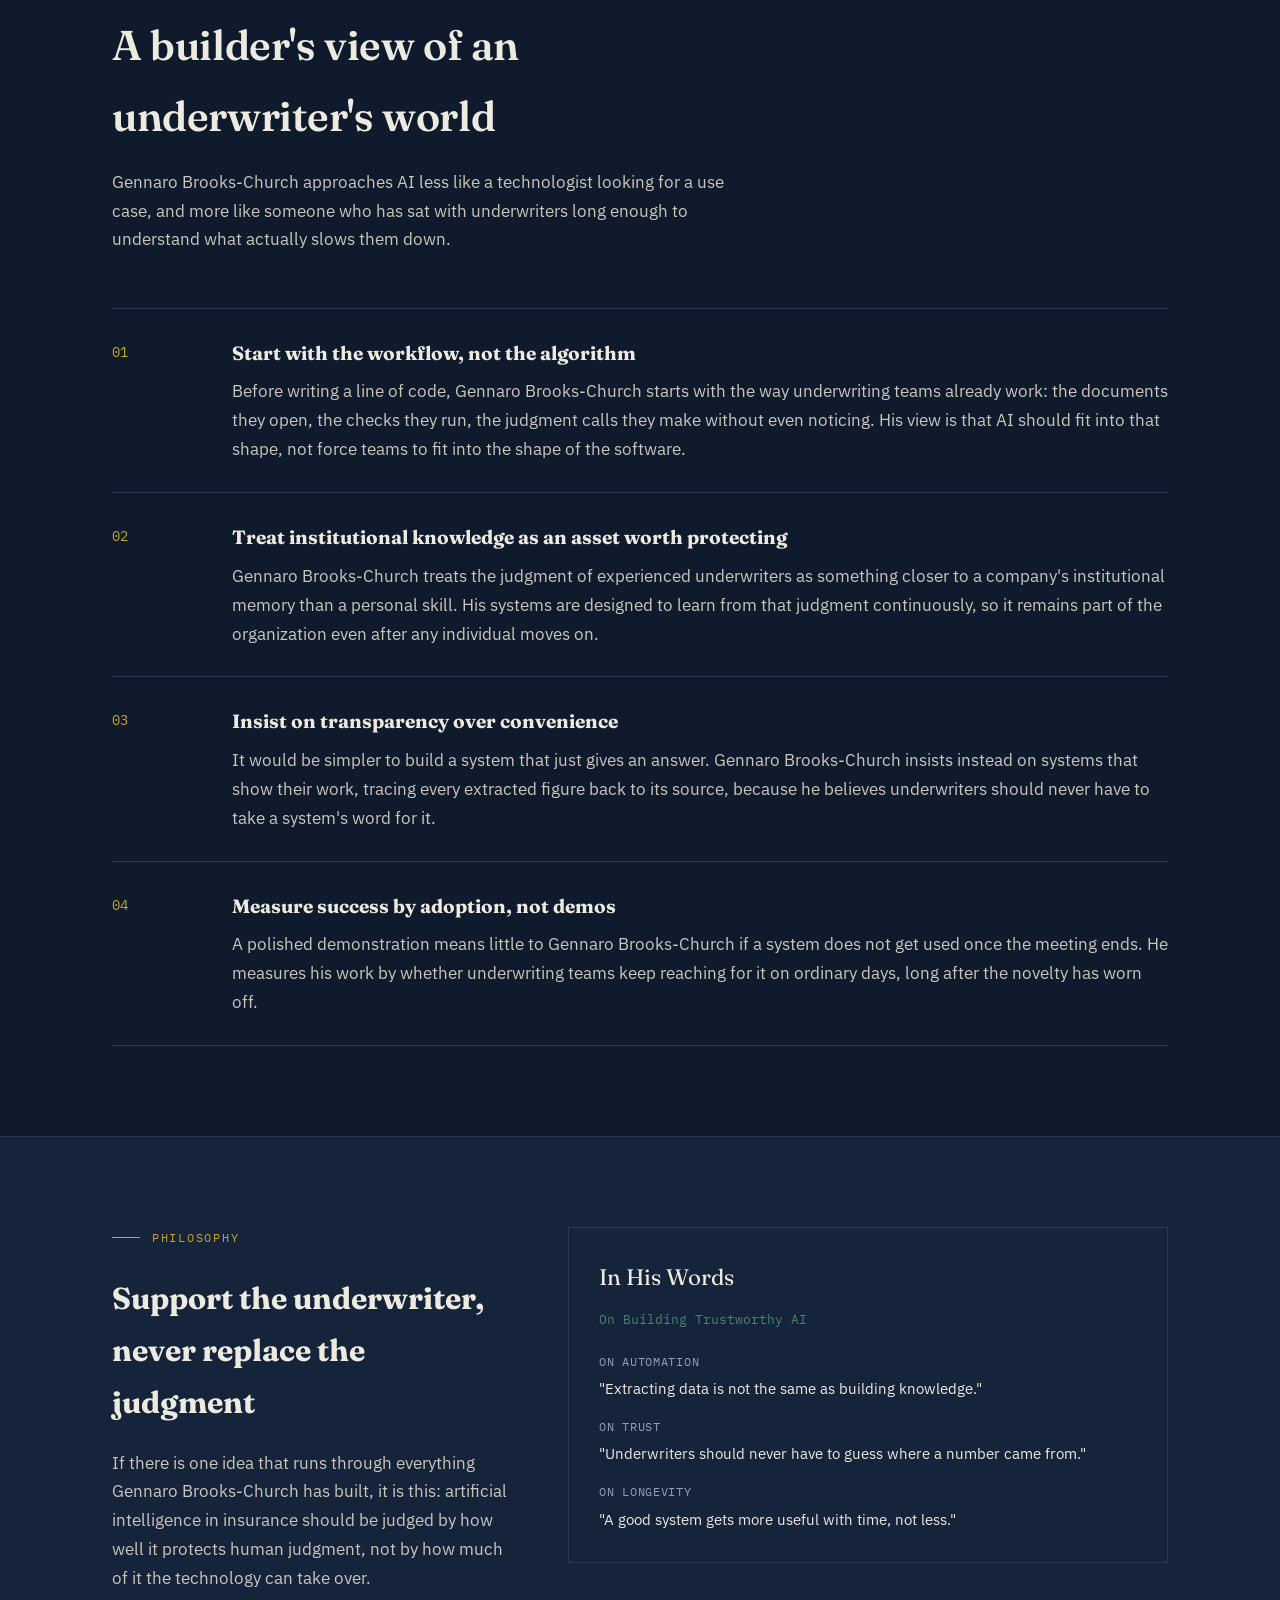
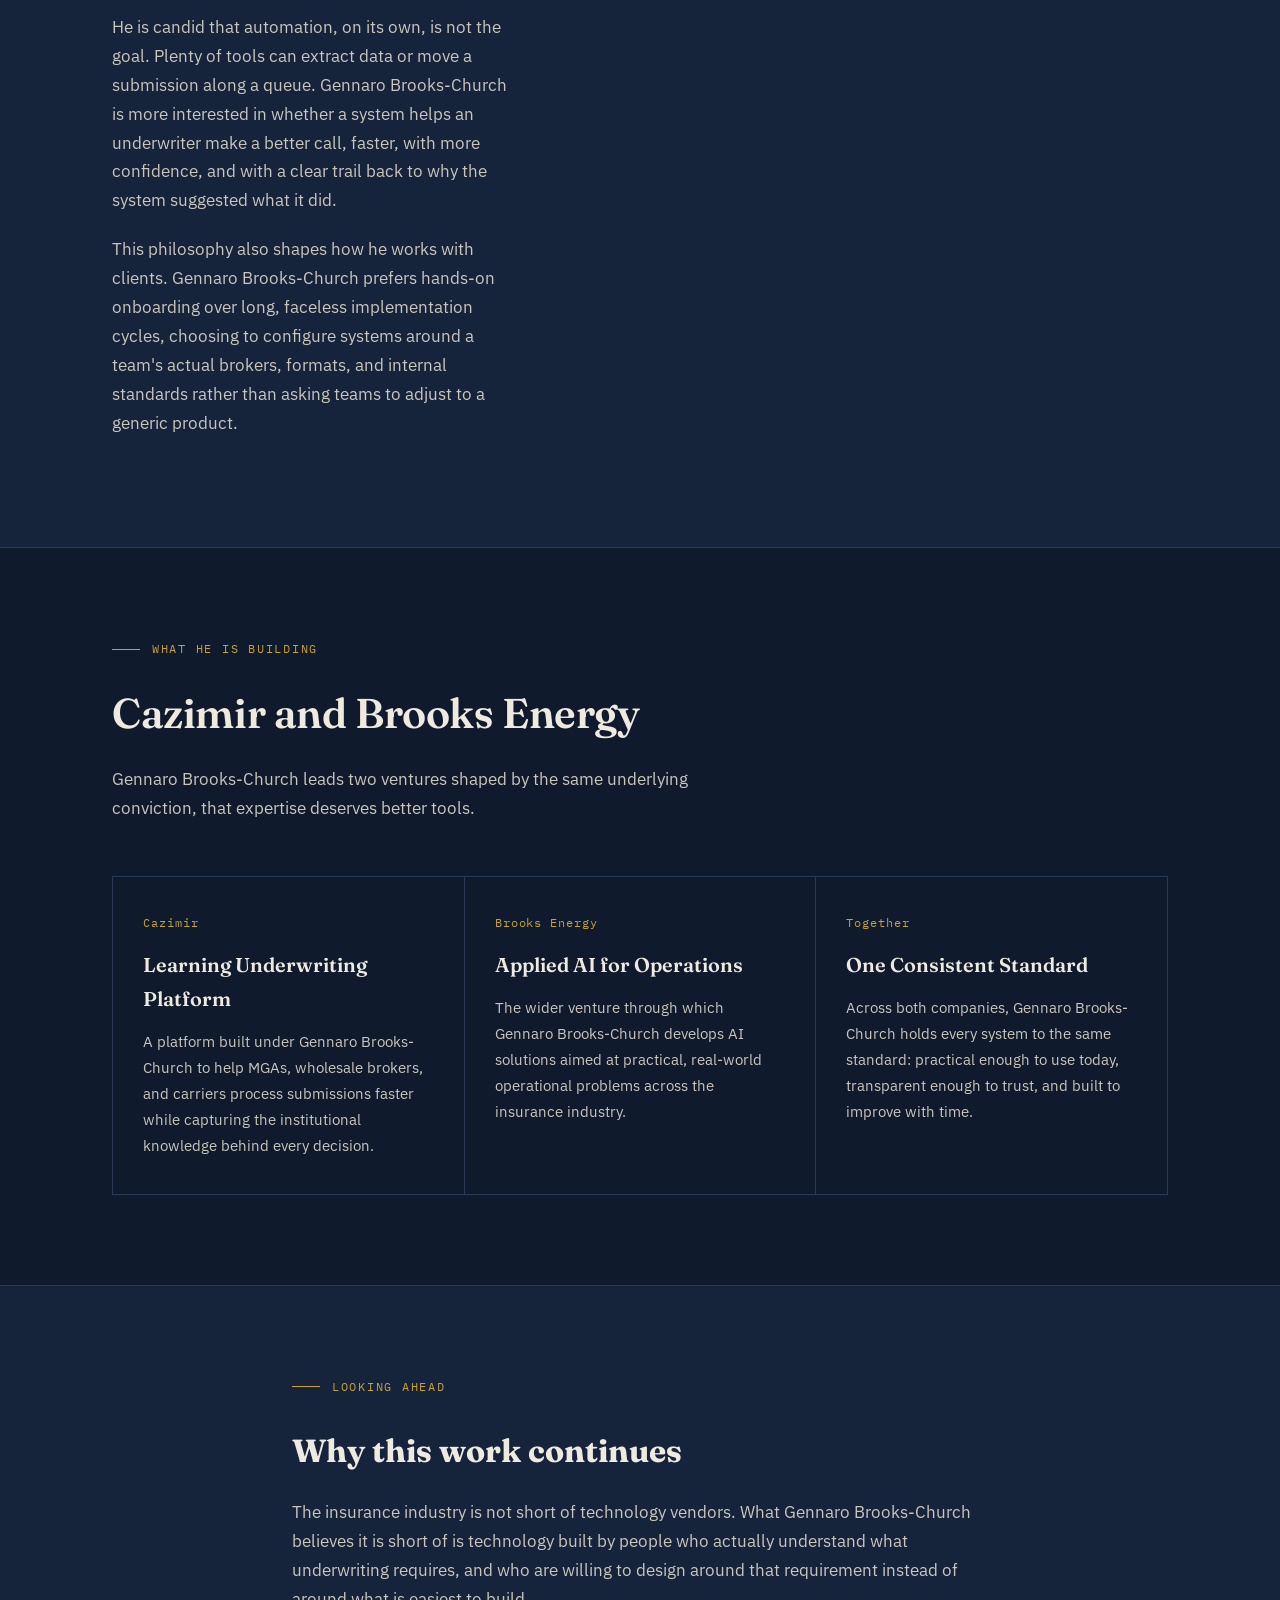
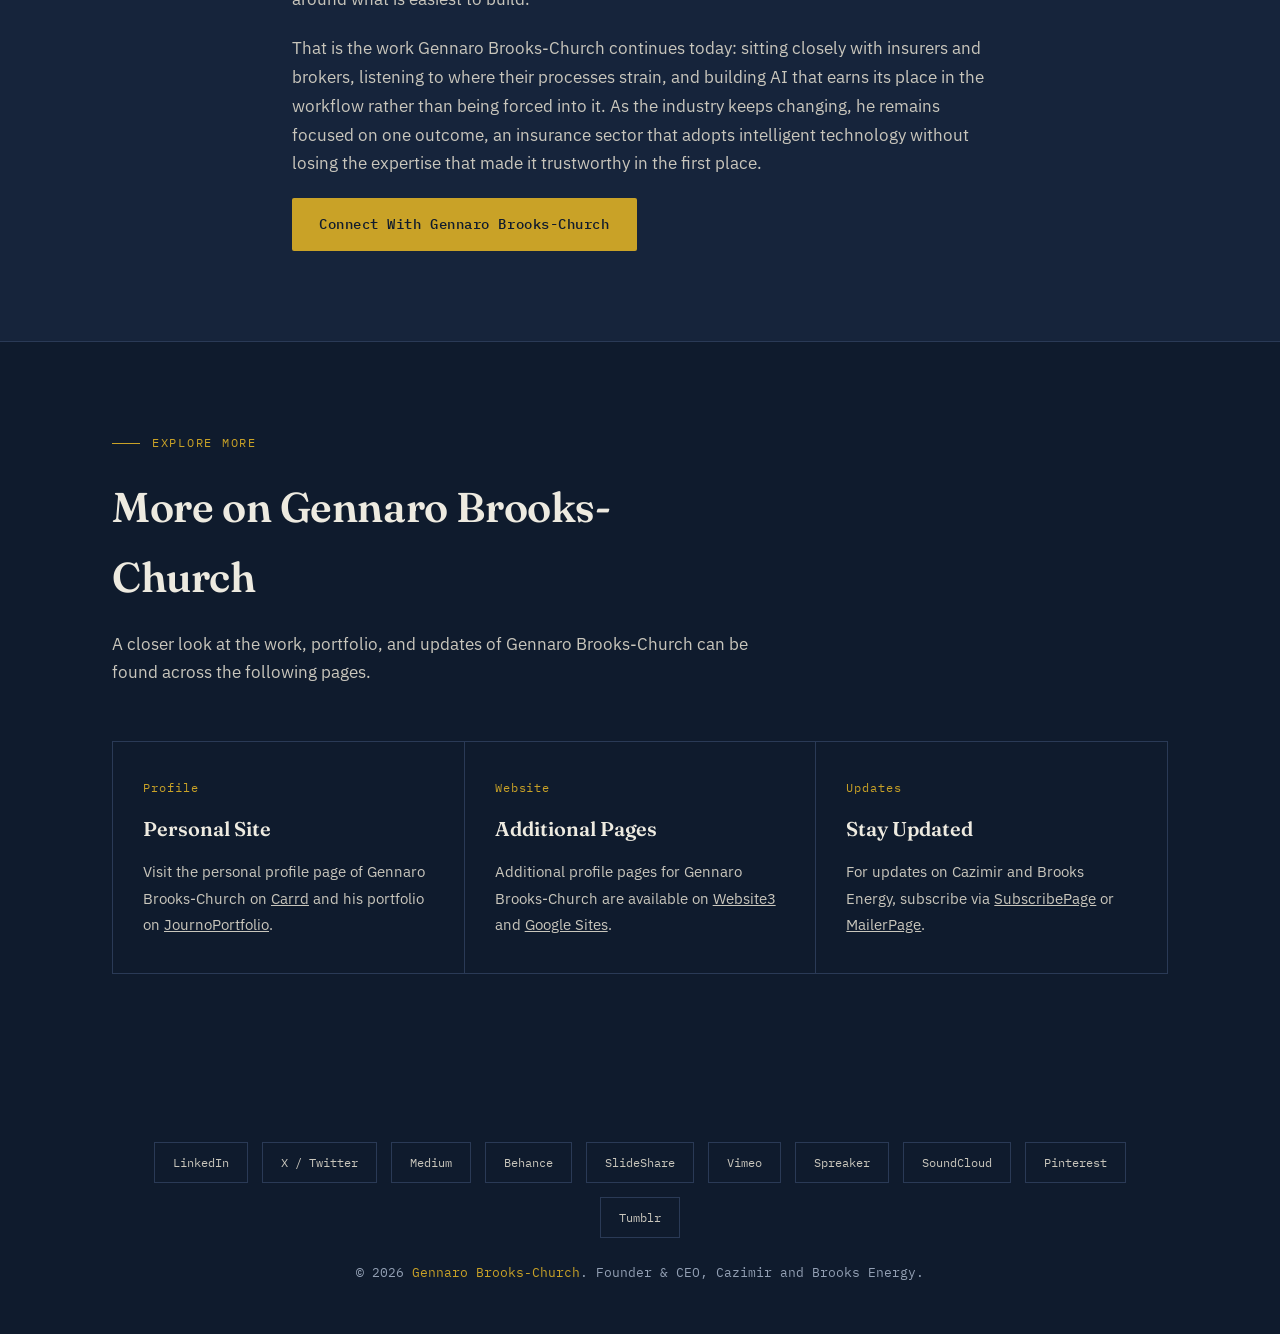
==== commit 980a742d: "Add files via upload" ====
--- a/about.html
+++ b/about.html
@@ -7,23 +7,26 @@
 <meta name="description" content="Learn about Gennaro Brooks-Church, Founder and CEO of Cazimir and Brooks Energy, and his mission to build transparent, trustworthy AI that supports underwriters.">
 <meta name="keywords" content="Gennaro Brooks-Church, About Gennaro Brooks-Church, Cazimir, Brooks Energy, AI underwriting">
 <meta name="author" content="Gennaro Brooks-Church">
-<link rel="canonical" href="https://gennarobrookschurch.example.com/about.html">
+<link rel="canonical" href="https://gennarobrooks-church.github.io/about.html">
 <link rel="stylesheet" href="style.css">
 <script type="application/ld+json">
 {
   "@context": "https://schema.org",
   "@type": "ProfilePage",
-  "about": {
+  "mainEntity": {
     "@type": "Person",
     "name": "Gennaro Brooks-Church",
     "jobTitle": "Founder and CEO",
     "worksFor": [
       { "@type": "Organization", "name": "Cazimir" },
       { "@type": "Organization", "name": "Brooks Energy" }
-    ]
+    ],
+    "url": "https://gennarobrooks-church.github.io/about.html",
+    "description": "Gennaro Brooks-Church is the Founder and CEO of Cazimir and Brooks Energy, leading the development of AI solutions that transform underwriting and insurance operations."
   }
 }
 </script>
+
 </head>
 <body>
 
@@ -33,6 +36,7 @@
     <nav class="links">
       <a href="index.html">Home</a>
       <a href="about.html" class="active">About</a>
+      <a href="podcast.html">Podcast</a>
       <a href="contact.html">Contact</a>
     </nav>
   </div>
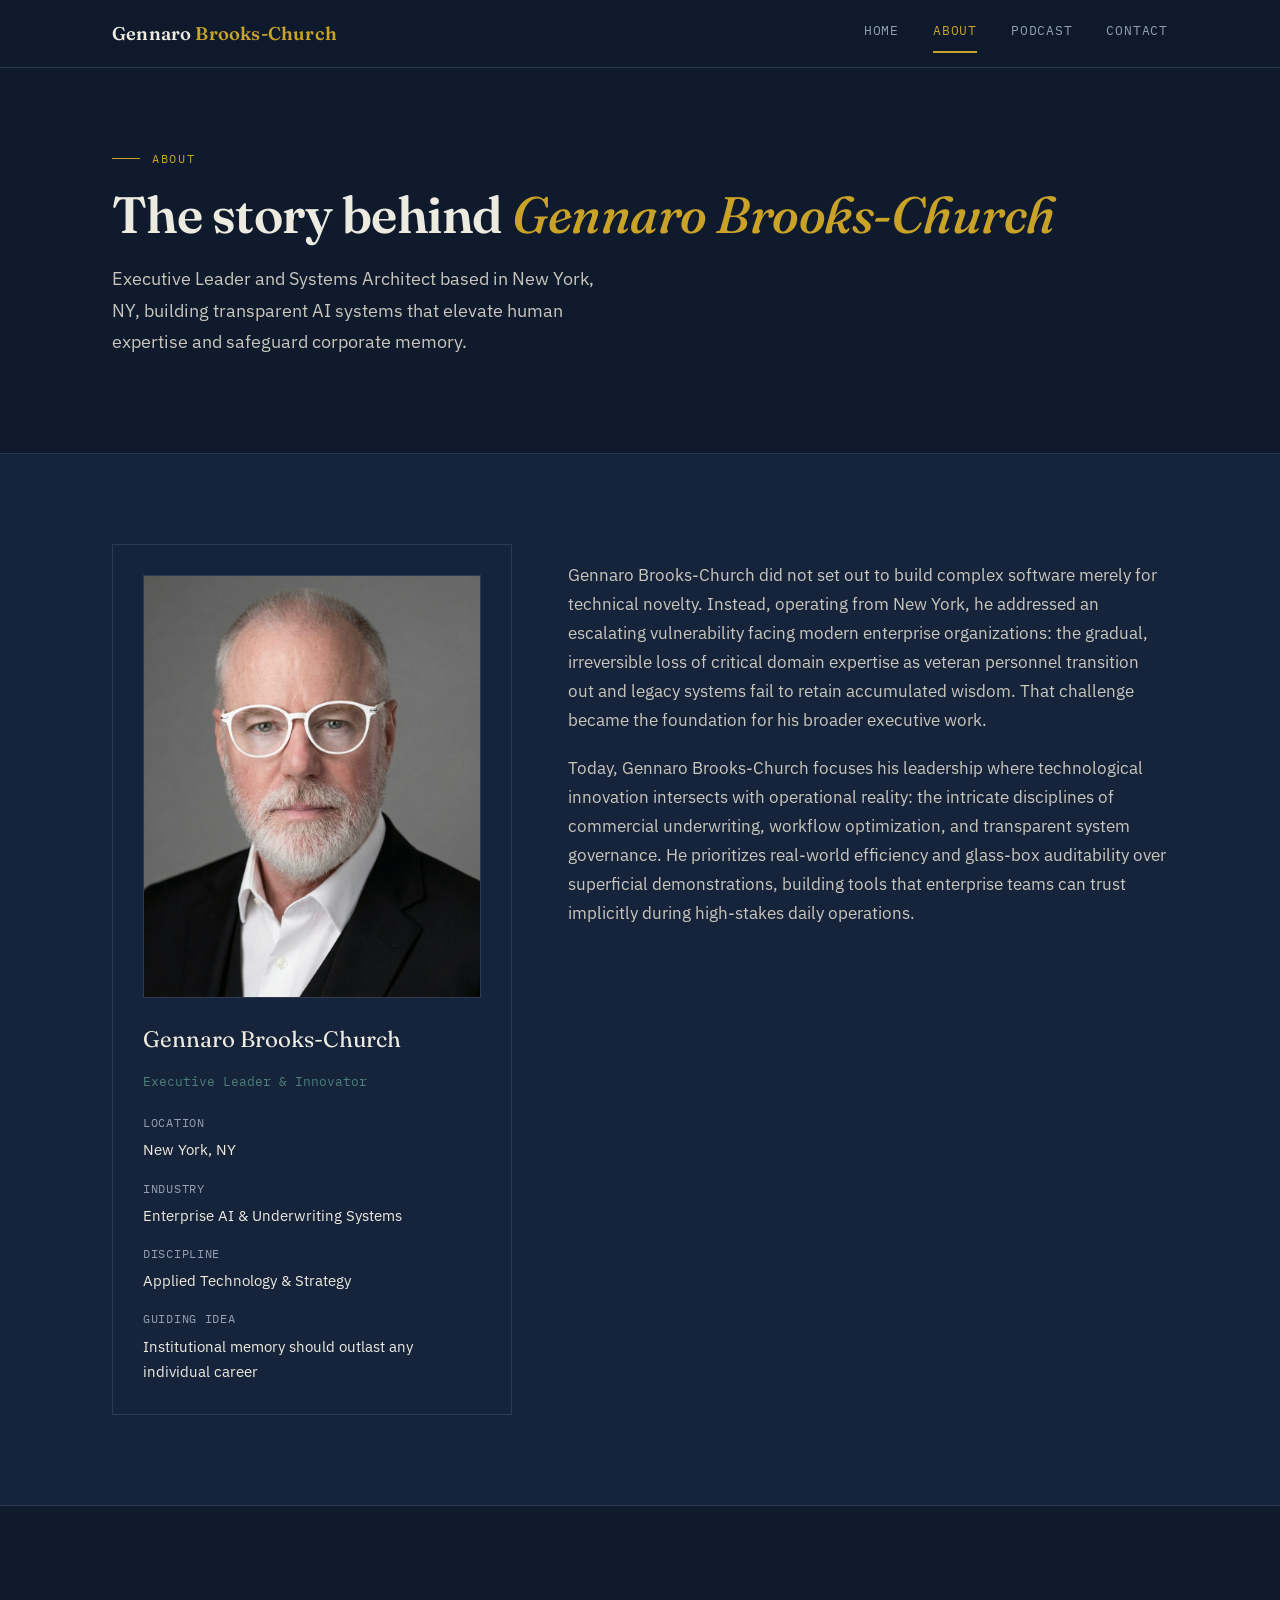
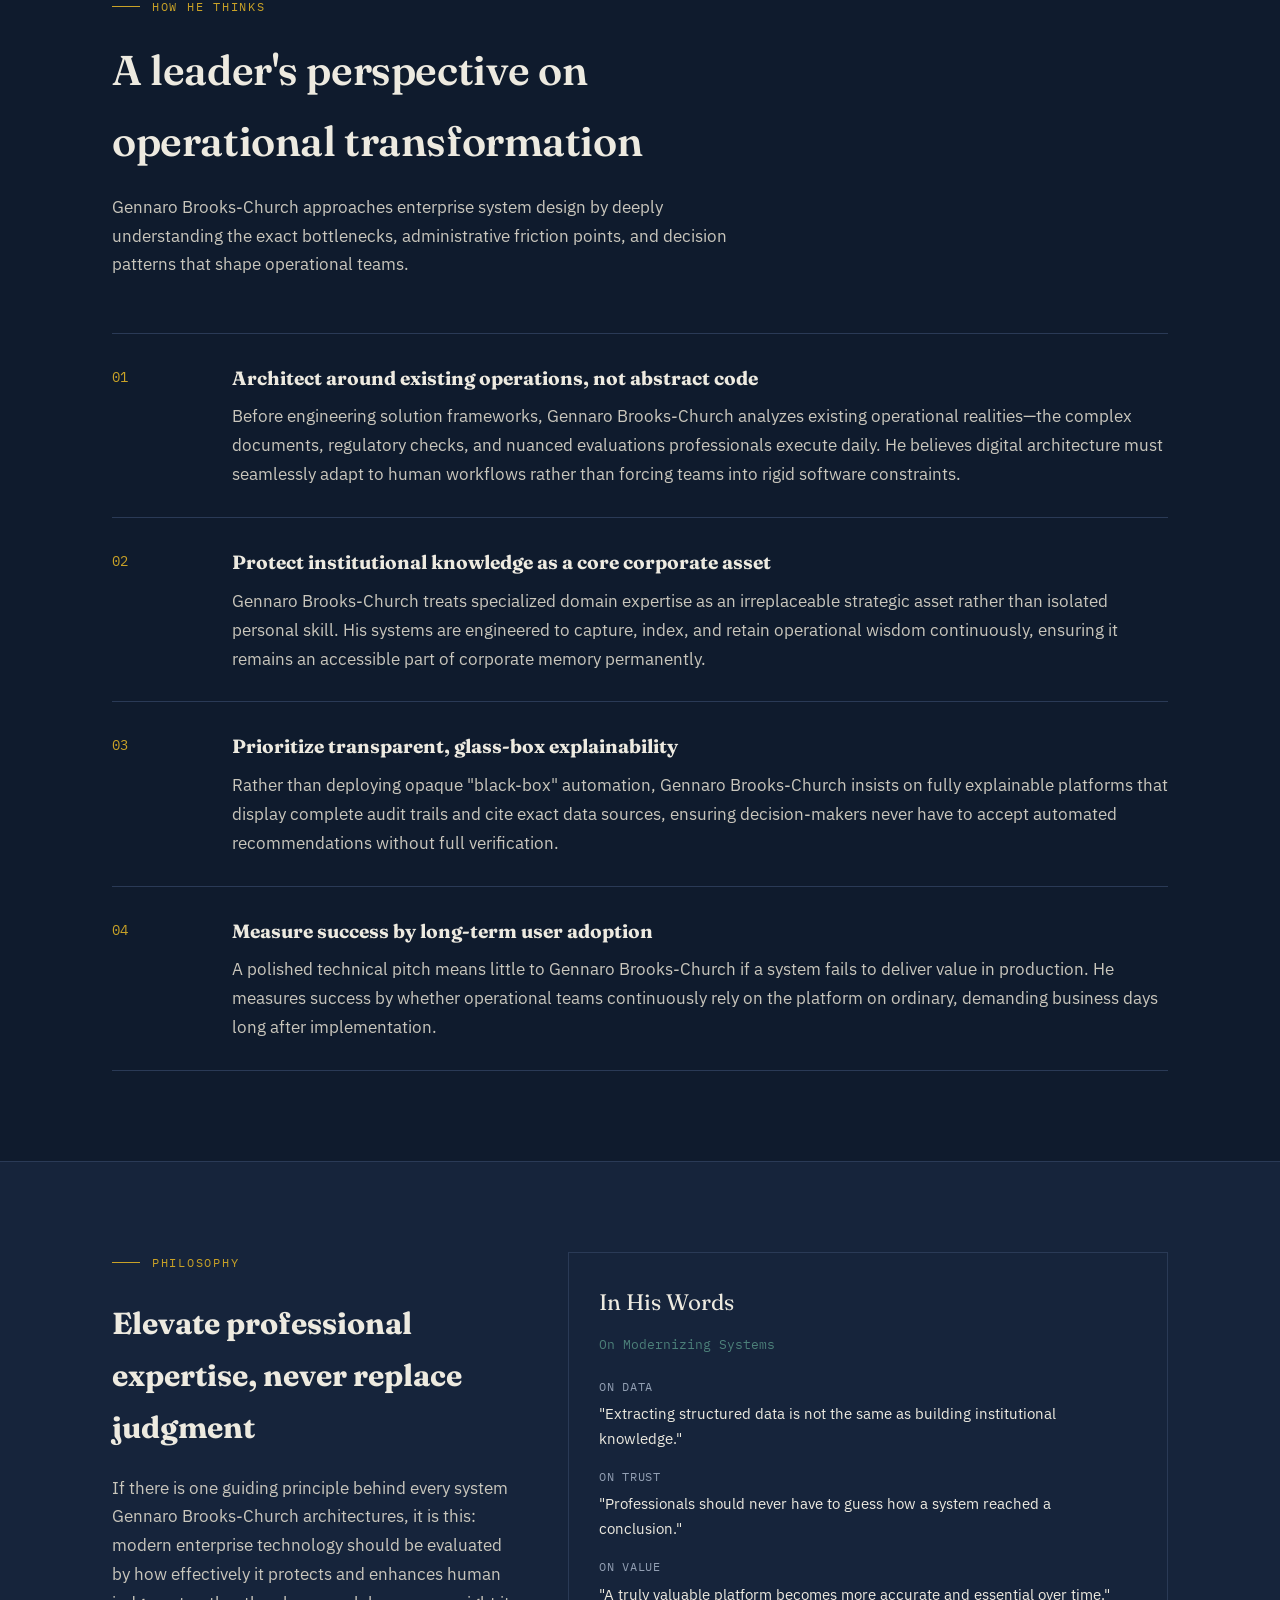
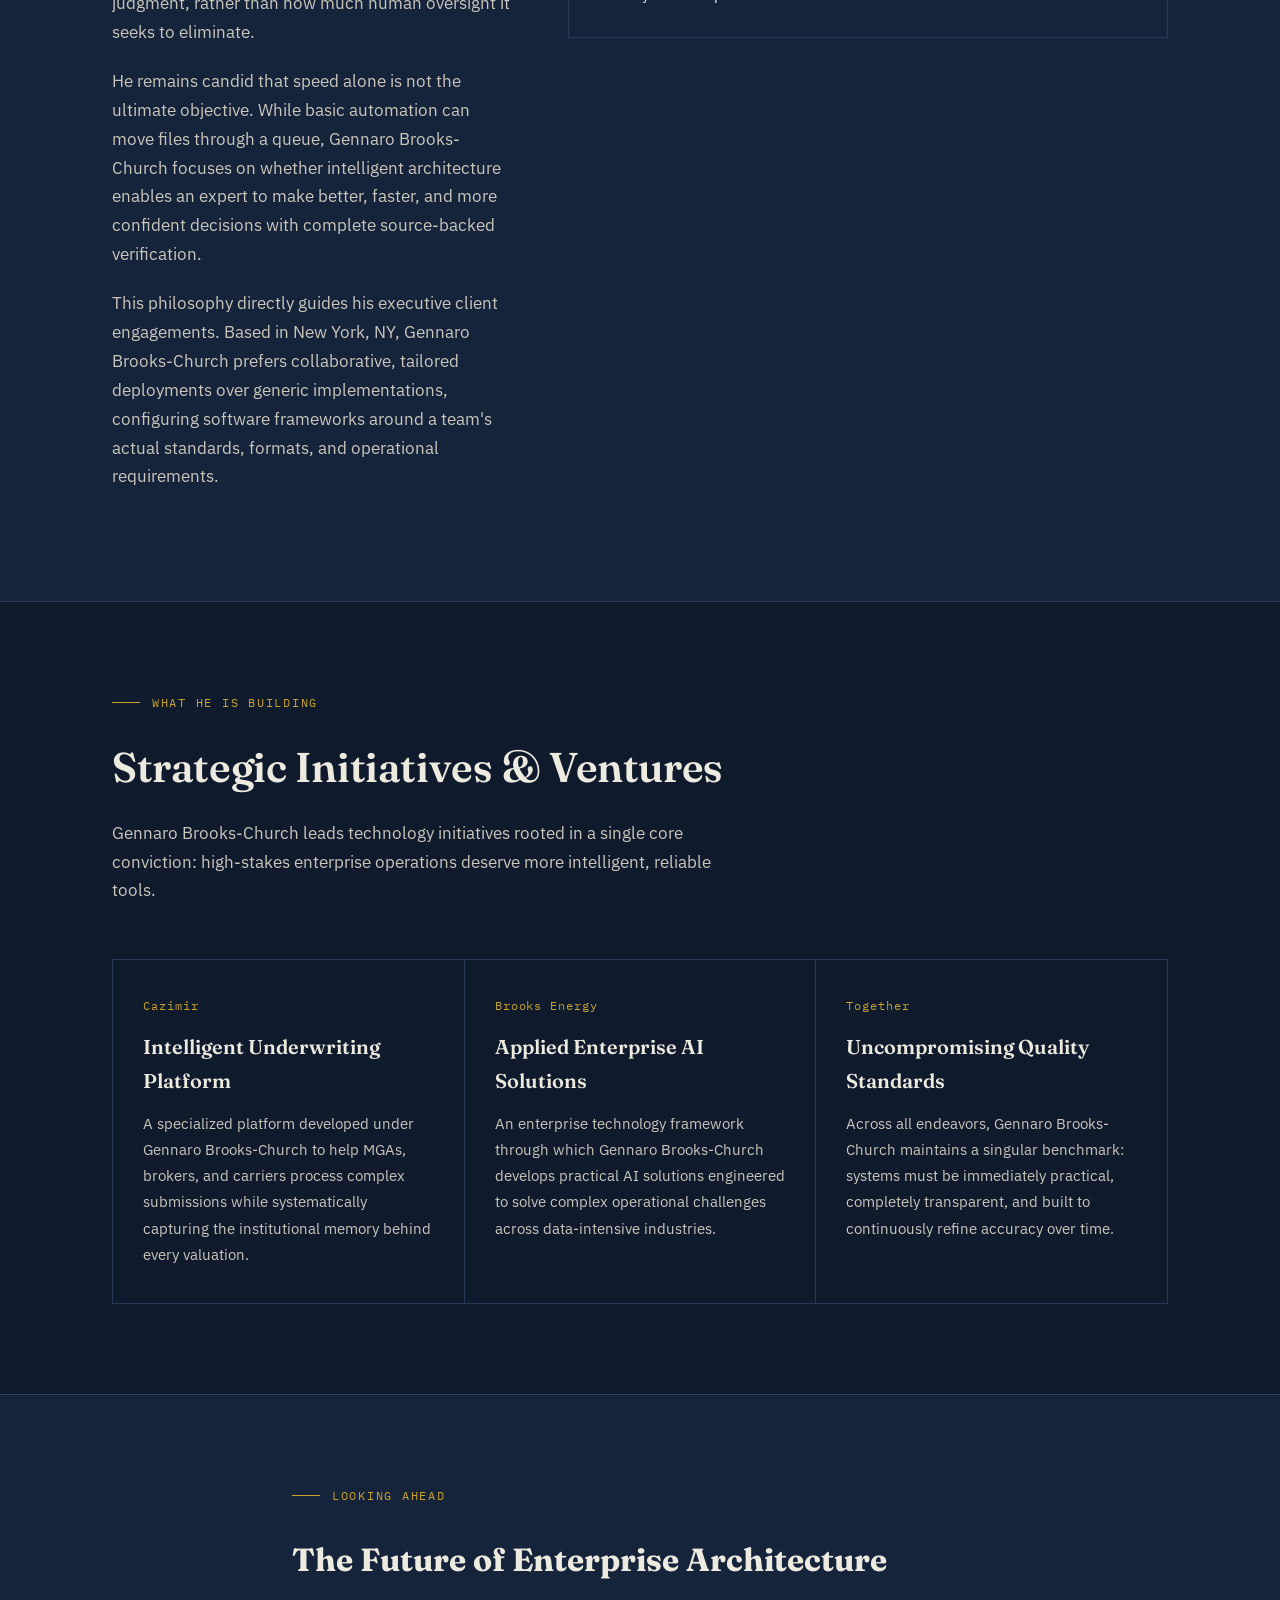
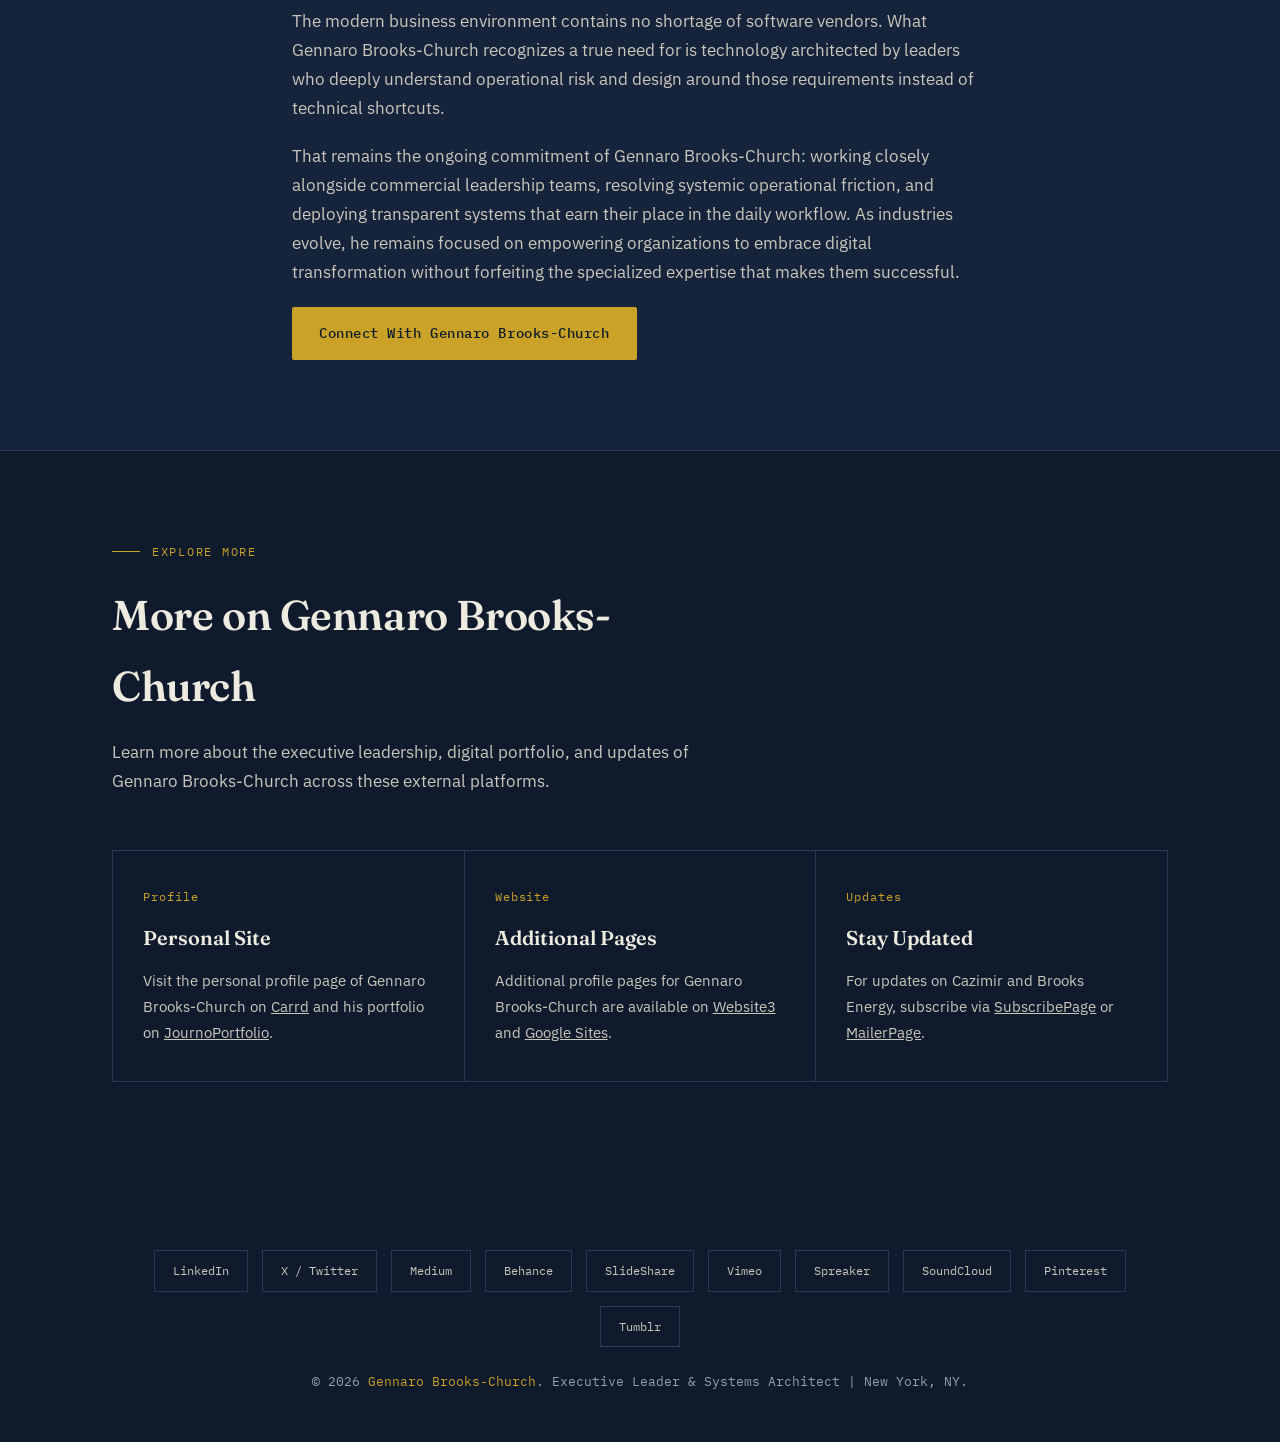
==== commit 57cae29b: "Update about.html" ====
--- a/about.html
+++ b/about.html
@@ -3,9 +3,9 @@
 <head>
 <meta charset="UTF-8">
 <meta name="viewport" content="width=device-width, initial-scale=1.0">
-<title>About Gennaro Brooks-Church | Cazimir and Brooks Energy</title>
-<meta name="description" content="Learn about Gennaro Brooks-Church, Founder and CEO of Cazimir and Brooks Energy, and his mission to build transparent, trustworthy AI that supports underwriters.">
-<meta name="keywords" content="Gennaro Brooks-Church, About Gennaro Brooks-Church, Cazimir, Brooks Energy, AI underwriting">
+<title>About Gennaro Brooks-Church | Executive Leader & Systems Architect</title>
+<meta name="description" content="Learn about Gennaro Brooks-Church, New York-based executive leader and enterprise technology architect, and his mission to build transparent, trustworthy AI for operations.">
+<meta name="keywords" content="Gennaro Brooks-Church, About Gennaro Brooks-Church, New York AI Executive, Enterprise Systems, Underwriting Innovation">
 <meta name="author" content="Gennaro Brooks-Church">
 <link rel="canonical" href="https://gennarobrooks-church.github.io/about.html">
 <link rel="stylesheet" href="style.css">
@@ -16,13 +16,19 @@
   "mainEntity": {
     "@type": "Person",
     "name": "Gennaro Brooks-Church",
-    "jobTitle": "Founder and CEO",
+    "jobTitle": "Executive Leader & Systems Architect",
+    "address": {
+      "@type": "PostalAddress",
+      "addressLocality": "New York",
+      "addressRegion": "NY",
+      "addressCountry": "US"
+    },
     "worksFor": [
       { "@type": "Organization", "name": "Cazimir" },
       { "@type": "Organization", "name": "Brooks Energy" }
     ],
     "url": "https://gennarobrooks-church.github.io/about.html",
-    "description": "Gennaro Brooks-Church is the Founder and CEO of Cazimir and Brooks Energy, leading the development of AI solutions that transform underwriting and insurance operations."
+    "description": "Gennaro Brooks-Church is an executive leader and technology innovator based in New York, NY, leading the development of transparent AI systems that preserve institutional knowledge."
   }
 }
 </script>
@@ -47,7 +53,7 @@
   <div class="wrap">
     <div class="eyebrow">About</div>
     <h1 style="font-size:clamp(2rem,4.4vw,3.2rem);">The story behind <em>Gennaro Brooks-Church</em></h1>
-    <p class="lede">Founder and CEO of Cazimir and Brooks Energy, and a builder of AI that is meant to stand beside underwriters, not stand in for them.</p>
+    <p class="lede">Executive Leader and Systems Architect based in New York, NY, building transparent AI systems that elevate human expertise and safeguard corporate memory.</p>
   </div>
 </section>
 
@@ -55,23 +61,23 @@
 <section class="alt">
   <div class="wrap bio-grid">
     <div class="bio-figure">
-      <img src="Gennaro Brooks-Church.jpg" alt="Gennaro Brooks-Church, Founder and CEO of Cazimir and Brooks Energy" class="bio-photo">
+      <img src="Gennaro Brooks-Church.jpg" alt="Gennaro Brooks-Church, Executive Leader and Enterprise Systems Architect" class="bio-photo">
       <p class="name">Gennaro Brooks-Church</p>
-      <p class="title">Founder &amp; CEO</p>
+      <p class="title">Executive Leader &amp; Innovator</p>
       <dl>
-        <dt>Companies</dt>
-        <dd>Cazimir, Brooks Energy</dd>
+        <dt>Location</dt>
+        <dd>New York, NY</dd>
         <dt>Industry</dt>
-        <dd>Insurance &amp; Underwriting Technology</dd>
+        <dd>Enterprise AI &amp; Underwriting Systems</dd>
         <dt>Discipline</dt>
-        <dd>Applied AI, Product Leadership</dd>
+        <dd>Applied Technology &amp; Strategy</dd>
         <dt>Guiding Idea</dt>
-        <dd>Knowledge should outlast any one career</dd>
+        <dd>Institutional memory should outlast any individual career</dd>
       </dl>
     </div>
     <div class="bio-copy">
-      <p>Gennaro Brooks-Church did not set out to build software for its own sake. He set out to solve a problem that insurance people already knew was coming: the slow, quiet disappearance of underwriting knowledge as experienced professionals move on and processes fail to catch what they knew. That problem became the starting point for everything he has built since.</p>
-      <p>Today, as Founder and CEO of Cazimir and Brooks Energy, Gennaro Brooks-Church spends his time where the two things he cares about most meet: the discipline of underwriting and the possibility of AI that actually respects that discipline. He is less interested in technology that looks impressive on a slide and more interested in technology that an underwriter would actually trust on a Tuesday afternoon, in the middle of a real submission.</p>
+      <p>Gennaro Brooks-Church did not set out to build complex software merely for technical novelty. Instead, operating from New York, he addressed an escalating vulnerability facing modern enterprise organizations: the gradual, irreversible loss of critical domain expertise as veteran personnel transition out and legacy systems fail to retain accumulated wisdom. That challenge became the foundation for his broader executive work.</p>
+      <p>Today, Gennaro Brooks-Church focuses his leadership where technological innovation intersects with operational reality: the intricate disciplines of commercial underwriting, workflow optimization, and transparent system governance. He prioritizes real-world efficiency and glass-box auditability over superficial demonstrations, building tools that enterprise teams can trust implicitly during high-stakes daily operations.</p>
     </div>
   </div>
 </section>
@@ -81,35 +87,35 @@
   <div class="wrap">
     <div class="section-head">
       <div class="eyebrow">How He Thinks</div>
-      <h2>A builder's view of an underwriter's world</h2>
-      <p>Gennaro Brooks-Church approaches AI less like a technologist looking for a use case, and more like someone who has sat with underwriters long enough to understand what actually slows them down.</p>
+      <h2>A leader's perspective on operational transformation</h2>
+      <p>Gennaro Brooks-Church approaches enterprise system design by deeply understanding the exact bottlenecks, administrative friction points, and decision patterns that shape operational teams.</p>
     </div>
     <div class="focus-row">
       <div class="num">01</div>
       <div>
-        <h3>Start with the workflow, not the algorithm</h3>
-        <p>Before writing a line of code, Gennaro Brooks-Church starts with the way underwriting teams already work: the documents they open, the checks they run, the judgment calls they make without even noticing. His view is that AI should fit into that shape, not force teams to fit into the shape of the software.</p>
+        <h3>Architect around existing operations, not abstract code</h3>
+        <p>Before engineering solution frameworks, Gennaro Brooks-Church analyzes existing operational realities—the complex documents, regulatory checks, and nuanced evaluations professionals execute daily. He believes digital architecture must seamlessly adapt to human workflows rather than forcing teams into rigid software constraints.</p>
       </div>
     </div>
     <div class="focus-row">
       <div class="num">02</div>
       <div>
-        <h3>Treat institutional knowledge as an asset worth protecting</h3>
-        <p>Gennaro Brooks-Church treats the judgment of experienced underwriters as something closer to a company's institutional memory than a personal skill. His systems are designed to learn from that judgment continuously, so it remains part of the organization even after any individual moves on.</p>
+        <h3>Protect institutional knowledge as a core corporate asset</h3>
+        <p>Gennaro Brooks-Church treats specialized domain expertise as an irreplaceable strategic asset rather than isolated personal skill. His systems are engineered to capture, index, and retain operational wisdom continuously, ensuring it remains an accessible part of corporate memory permanently.</p>
       </div>
     </div>
     <div class="focus-row">
       <div class="num">03</div>
       <div>
-        <h3>Insist on transparency over convenience</h3>
-        <p>It would be simpler to build a system that just gives an answer. Gennaro Brooks-Church insists instead on systems that show their work, tracing every extracted figure back to its source, because he believes underwriters should never have to take a system's word for it.</p>
+        <h3>Prioritize transparent, glass-box explainability</h3>
+        <p>Rather than deploying opaque "black-box" automation, Gennaro Brooks-Church insists on fully explainable platforms that display complete audit trails and cite exact data sources, ensuring decision-makers never have to accept automated recommendations without full verification.</p>
       </div>
     </div>
     <div class="focus-row">
       <div class="num">04</div>
       <div>
-        <h3>Measure success by adoption, not demos</h3>
-        <p>A polished demonstration means little to Gennaro Brooks-Church if a system does not get used once the meeting ends. He measures his work by whether underwriting teams keep reaching for it on ordinary days, long after the novelty has worn off.</p>
+        <h3>Measure success by long-term user adoption</h3>
+        <p>A polished technical pitch means little to Gennaro Brooks-Church if a system fails to deliver value in production. He measures success by whether operational teams continuously rely on the platform on ordinary, demanding business days long after implementation.</p>
       </div>
     </div>
   </div>
@@ -120,21 +126,21 @@
   <div class="wrap bio-grid">
     <div class="bio-copy">
       <div class="eyebrow">Philosophy</div>
-      <h2 style="font-family:var(--display); font-size:1.9rem; margin-bottom:20px;">Support the underwriter, never replace the judgment</h2>
-      <p>If there is one idea that runs through everything Gennaro Brooks-Church has built, it is this: artificial intelligence in insurance should be judged by how well it protects human judgment, not by how much of it the technology can take over.</p>
-      <p>He is candid that automation, on its own, is not the goal. Plenty of tools can extract data or move a submission along a queue. Gennaro Brooks-Church is more interested in whether a system helps an underwriter make a better call, faster, with more confidence, and with a clear trail back to why the system suggested what it did.</p>
-      <p>This philosophy also shapes how he works with clients. Gennaro Brooks-Church prefers hands-on onboarding over long, faceless implementation cycles, choosing to configure systems around a team's actual brokers, formats, and internal standards rather than asking teams to adjust to a generic product.</p>
+      <h2 style="font-family:var(--display); font-size:1.9rem; margin-bottom:20px;">Elevate professional expertise, never replace judgment</h2>
+      <p>If there is one guiding principle behind every system Gennaro Brooks-Church architectures, it is this: modern enterprise technology should be evaluated by how effectively it protects and enhances human judgment, rather than how much human oversight it seeks to eliminate.</p>
+      <p>He remains candid that speed alone is not the ultimate objective. While basic automation can move files through a queue, Gennaro Brooks-Church focuses on whether intelligent architecture enables an expert to make better, faster, and more confident decisions with complete source-backed verification.</p>
+      <p>This philosophy directly guides his executive client engagements. Based in New York, NY, Gennaro Brooks-Church prefers collaborative, tailored deployments over generic implementations, configuring software frameworks around a team's actual standards, formats, and operational requirements.</p>
     </div>
     <div class="bio-figure">
       <p class="name">In His Words</p>
-      <p class="title">On Building Trustworthy AI</p>
+      <p class="title">On Modernizing Systems</p>
       <dl>
-        <dt>On Automation</dt>
-        <dd>"Extracting data is not the same as building knowledge."</dd>
+        <dt>On Data</dt>
+        <dd>"Extracting structured data is not the same as building institutional knowledge."</dd>
         <dt>On Trust</dt>
-        <dd>"Underwriters should never have to guess where a number came from."</dd>
-        <dt>On Longevity</dt>
-        <dd>"A good system gets more useful with time, not less."</dd>
+        <dd>"Professionals should never have to guess how a system reached a conclusion."</dd>
+        <dt>On Value</dt>
+        <dd>"A truly valuable platform becomes more accurate and essential over time."</dd>
       </dl>
     </div>
   </div>
@@ -145,24 +151,24 @@
   <div class="wrap">
     <div class="section-head">
       <div class="eyebrow">What He Is Building</div>
-      <h2>Cazimir and Brooks Energy</h2>
-      <p>Gennaro Brooks-Church leads two ventures shaped by the same underlying conviction, that expertise deserves better tools.</p>
+      <h2>Strategic Initiatives &amp; Ventures</h2>
+      <p>Gennaro Brooks-Church leads technology initiatives rooted in a single core conviction: high-stakes enterprise operations deserve more intelligent, reliable tools.</p>
     </div>
     <div class="card-grid">
       <div class="card">
         <span class="mark">Cazimir</span>
-        <h3>Learning Underwriting Platform</h3>
-        <p>A platform built under Gennaro Brooks-Church to help MGAs, wholesale brokers, and carriers process submissions faster while capturing the institutional knowledge behind every decision.</p>
+        <h3>Intelligent Underwriting Platform</h3>
+        <p>A specialized platform developed under Gennaro Brooks-Church to help MGAs, brokers, and carriers process complex submissions while systematically capturing the institutional memory behind every valuation.</p>
       </div>
       <div class="card">
         <span class="mark">Brooks Energy</span>
-        <h3>Applied AI for Operations</h3>
-        <p>The wider venture through which Gennaro Brooks-Church develops AI solutions aimed at practical, real-world operational problems across the insurance industry.</p>
+        <h3>Applied Enterprise AI Solutions</h3>
+        <p>An enterprise technology framework through which Gennaro Brooks-Church develops practical AI solutions engineered to solve complex operational challenges across data-intensive industries.</p>
       </div>
       <div class="card">
         <span class="mark">Together</span>
-        <h3>One Consistent Standard</h3>
-        <p>Across both companies, Gennaro Brooks-Church holds every system to the same standard: practical enough to use today, transparent enough to trust, and built to improve with time.</p>
+        <h3>Uncompromising Quality Standards</h3>
+        <p>Across all endeavors, Gennaro Brooks-Church maintains a singular benchmark: systems must be immediately practical, completely transparent, and built to continuously refine accuracy over time.</p>
       </div>
     </div>
   </div>
@@ -172,9 +178,9 @@
 <section class="alt">
   <div class="wrap" style="max-width:760px;">
     <div class="eyebrow">Looking Ahead</div>
-    <h2 style="font-family:var(--display); font-size:2rem; margin-bottom:20px;">Why this work continues</h2>
-    <p style="color:var(--paper-dim); margin-bottom:20px;">The insurance industry is not short of technology vendors. What Gennaro Brooks-Church believes it is short of is technology built by people who actually understand what underwriting requires, and who are willing to design around that requirement instead of around what is easiest to build.</p>
-    <p style="color:var(--paper-dim); margin-bottom:20px;">That is the work Gennaro Brooks-Church continues today: sitting closely with insurers and brokers, listening to where their processes strain, and building AI that earns its place in the workflow rather than being forced into it. As the industry keeps changing, he remains focused on one outcome, an insurance sector that adopts intelligent technology without losing the expertise that made it trustworthy in the first place.</p>
+    <h2 style="font-family:var(--display); font-size:2rem; margin-bottom:20px;">The Future of Enterprise Architecture</h2>
+    <p style="color:var(--paper-dim); margin-bottom:20px;">The modern business environment contains no shortage of software vendors. What Gennaro Brooks-Church recognizes a true need for is technology architected by leaders who deeply understand operational risk and design around those requirements instead of technical shortcuts.</p>
+    <p style="color:var(--paper-dim); margin-bottom:20px;">That remains the ongoing commitment of Gennaro Brooks-Church: working closely alongside commercial leadership teams, resolving systemic operational friction, and deploying transparent systems that earn their place in the daily workflow. As industries evolve, he remains focused on empowering organizations to embrace digital transformation without forfeiting the specialized expertise that makes them successful.</p>
     <a href="contact.html" class="btn btn-primary">Connect With Gennaro Brooks-Church</a>
   </div>
 </section>
@@ -185,7 +191,7 @@
     <div class="section-head">
       <div class="eyebrow">Explore More</div>
       <h2>More on Gennaro Brooks-Church</h2>
-      <p>A closer look at the work, portfolio, and updates of Gennaro Brooks-Church can be found across the following pages.</p>
+      <p>Learn more about the executive leadership, digital portfolio, and updates of Gennaro Brooks-Church across these external platforms.</p>
     </div>
     <div class="card-grid">
       <div class="card">
@@ -221,7 +227,7 @@
       <a href="https://www.pinterest.com/gennarobrooks_church/" target="_blank" rel="noopener">Pinterest</a>
       <a href="https://gennarobrooks-church.tumblr.com/" target="_blank" rel="noopener">Tumblr</a>
     </div>
-    <p>&#169; 2026 <span class="foot-name">Gennaro Brooks-Church</span>. Founder &amp; CEO, Cazimir and Brooks Energy.</p>
+    <p>&#169; 2026 <span class="foot-name">Gennaro Brooks-Church</span>. Executive Leader &amp; Systems Architect | New York, NY.</p>
   </div>
 </footer>
 
